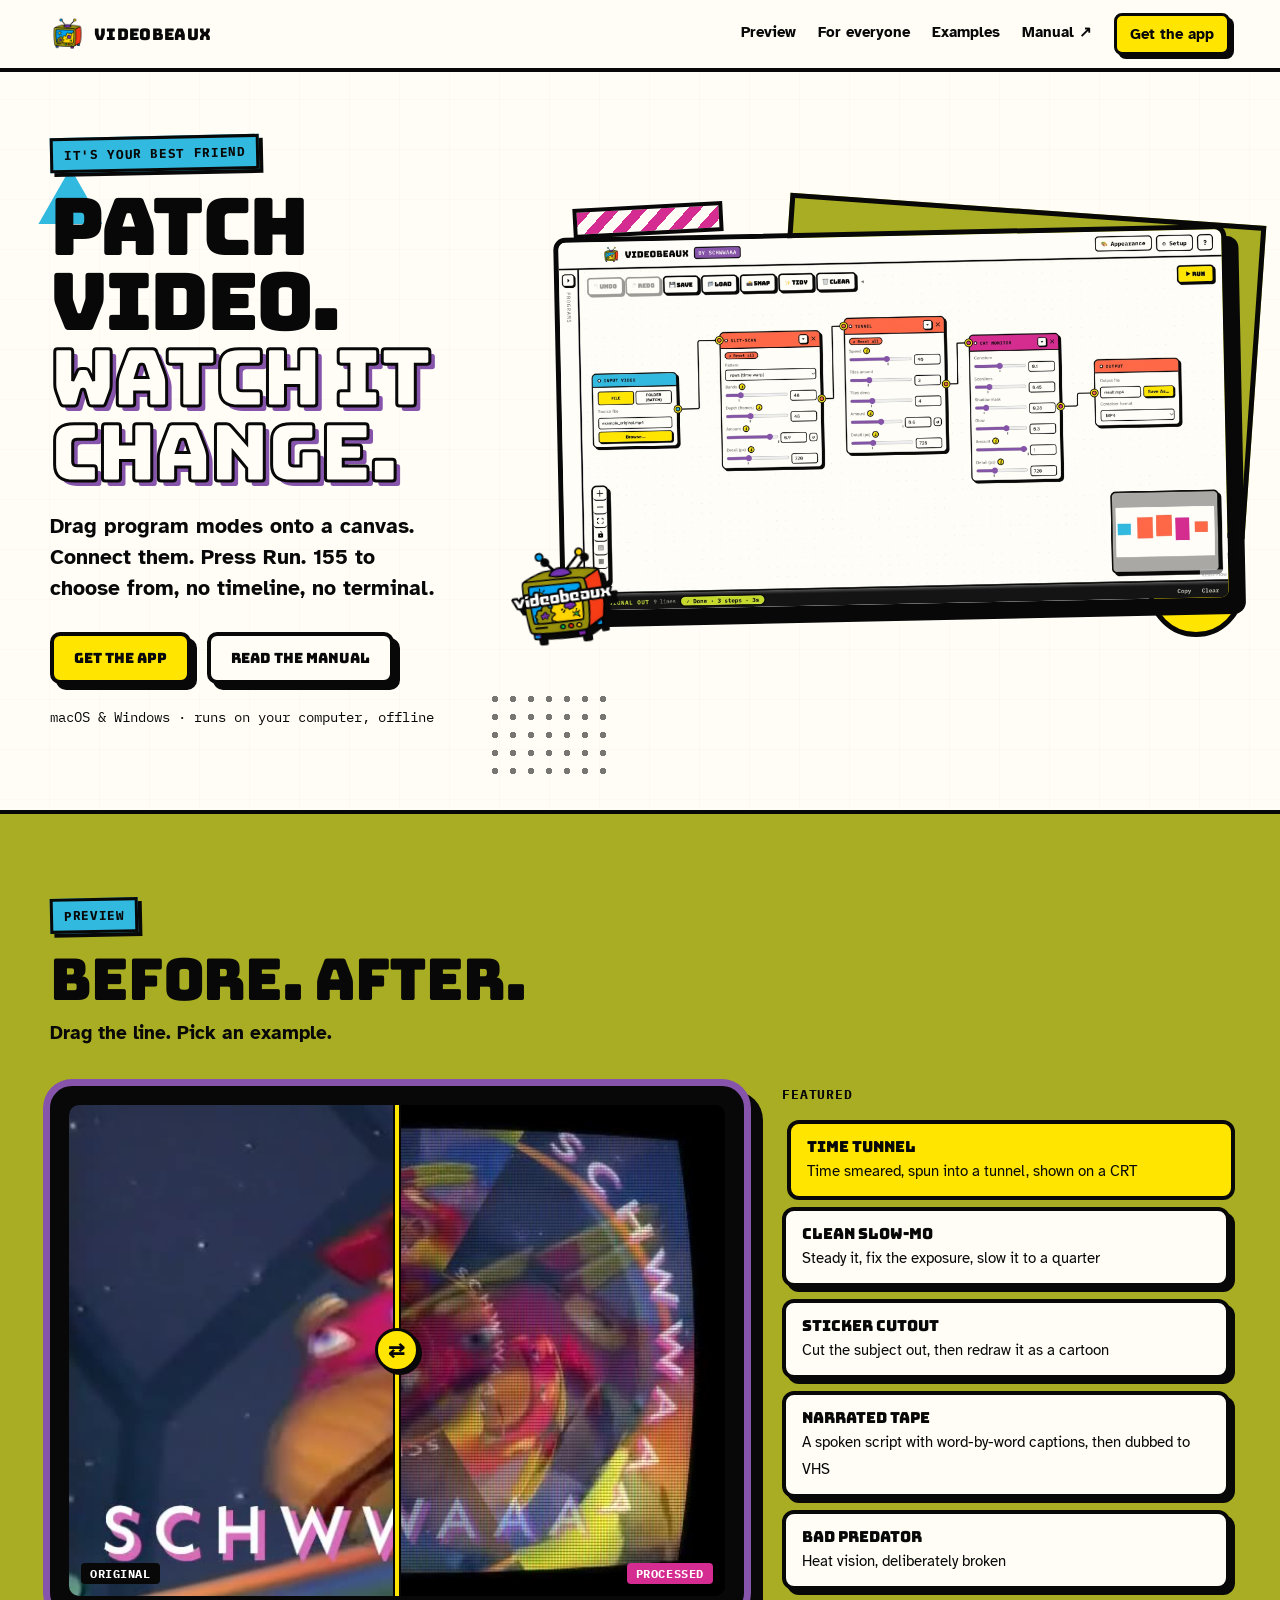
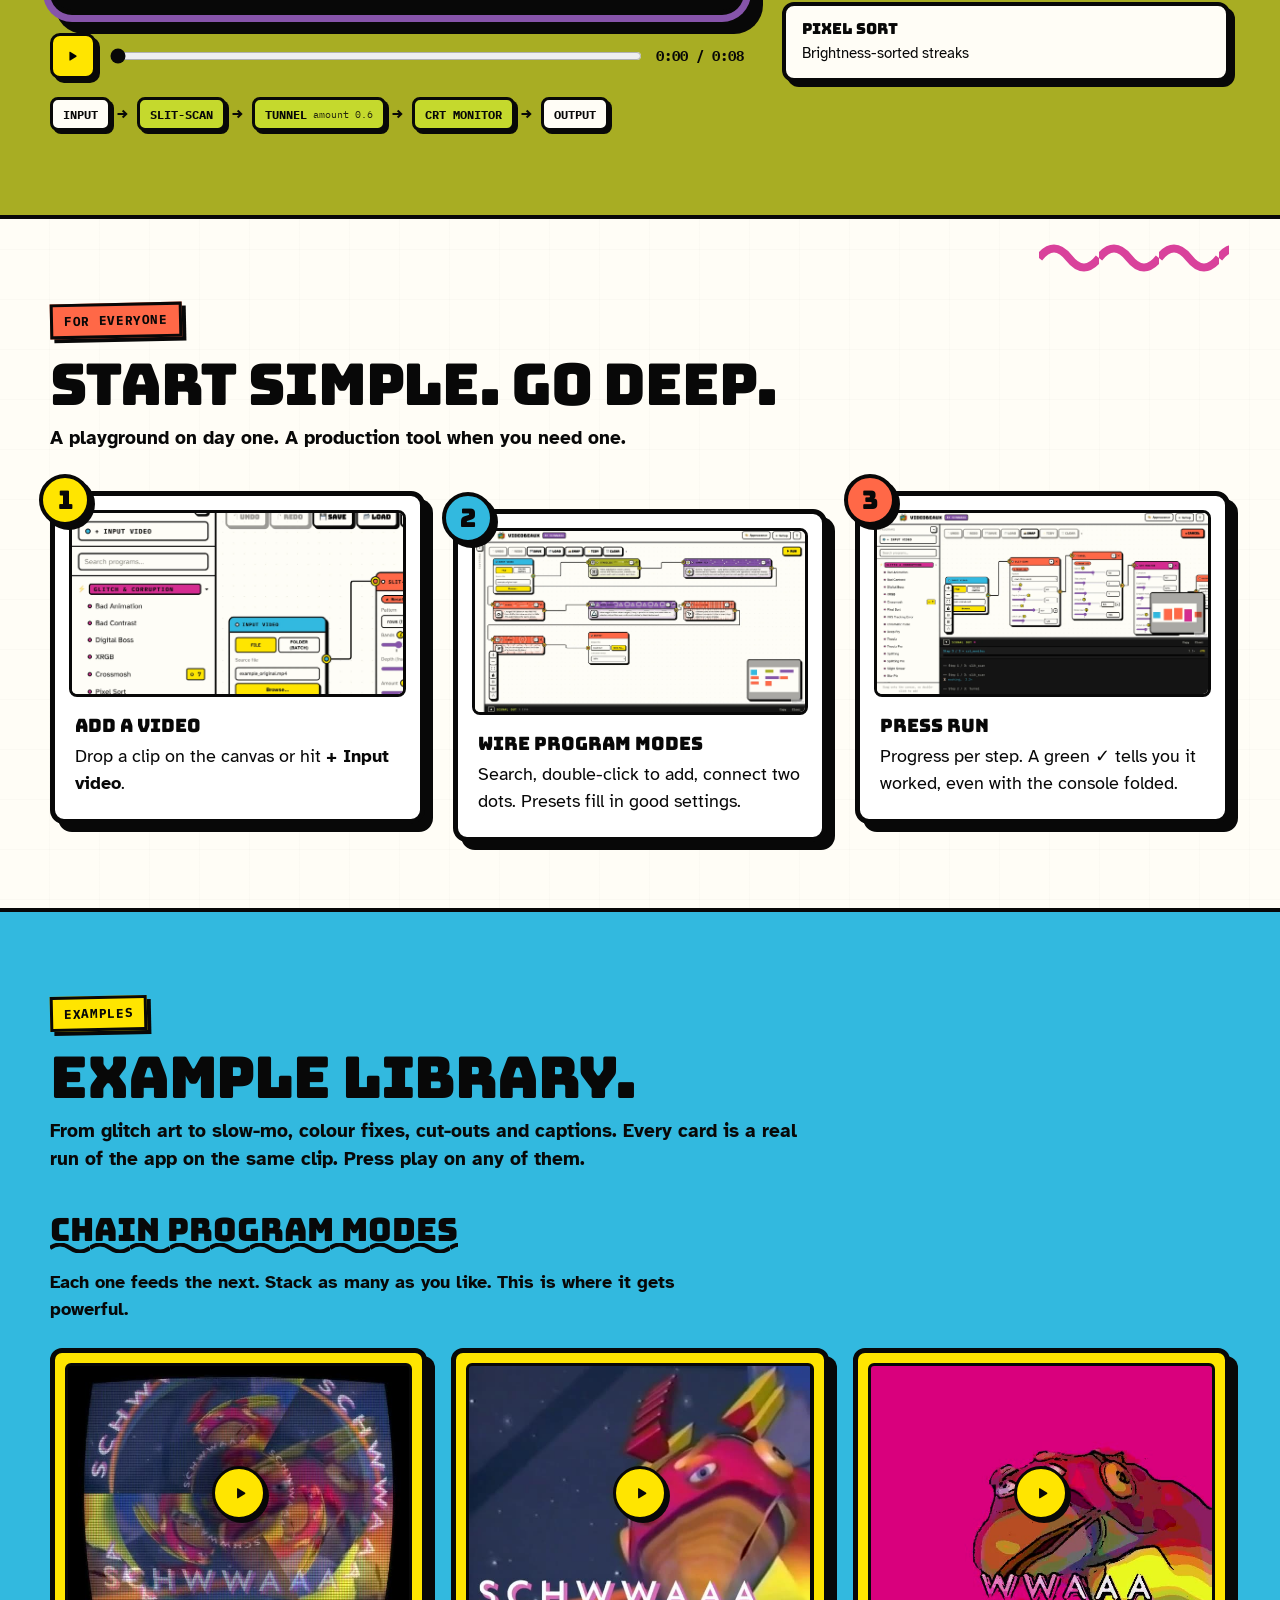
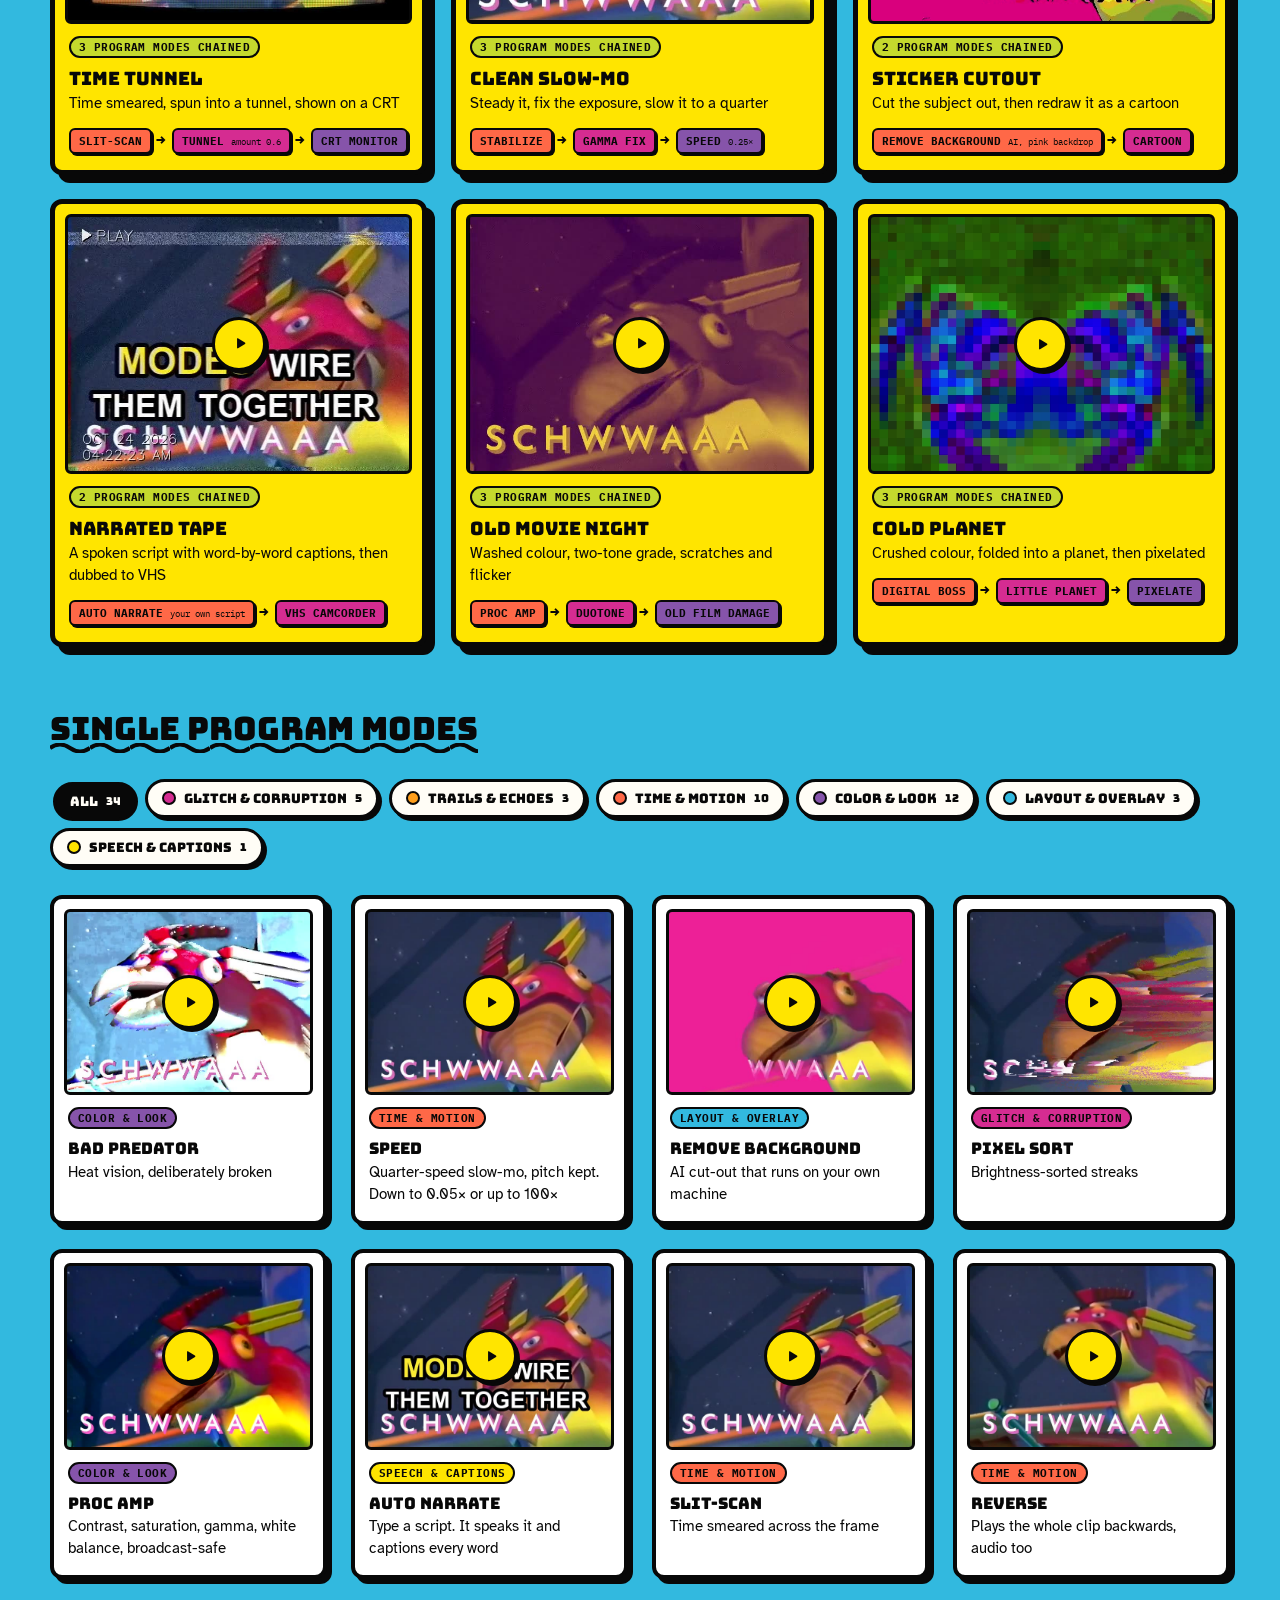
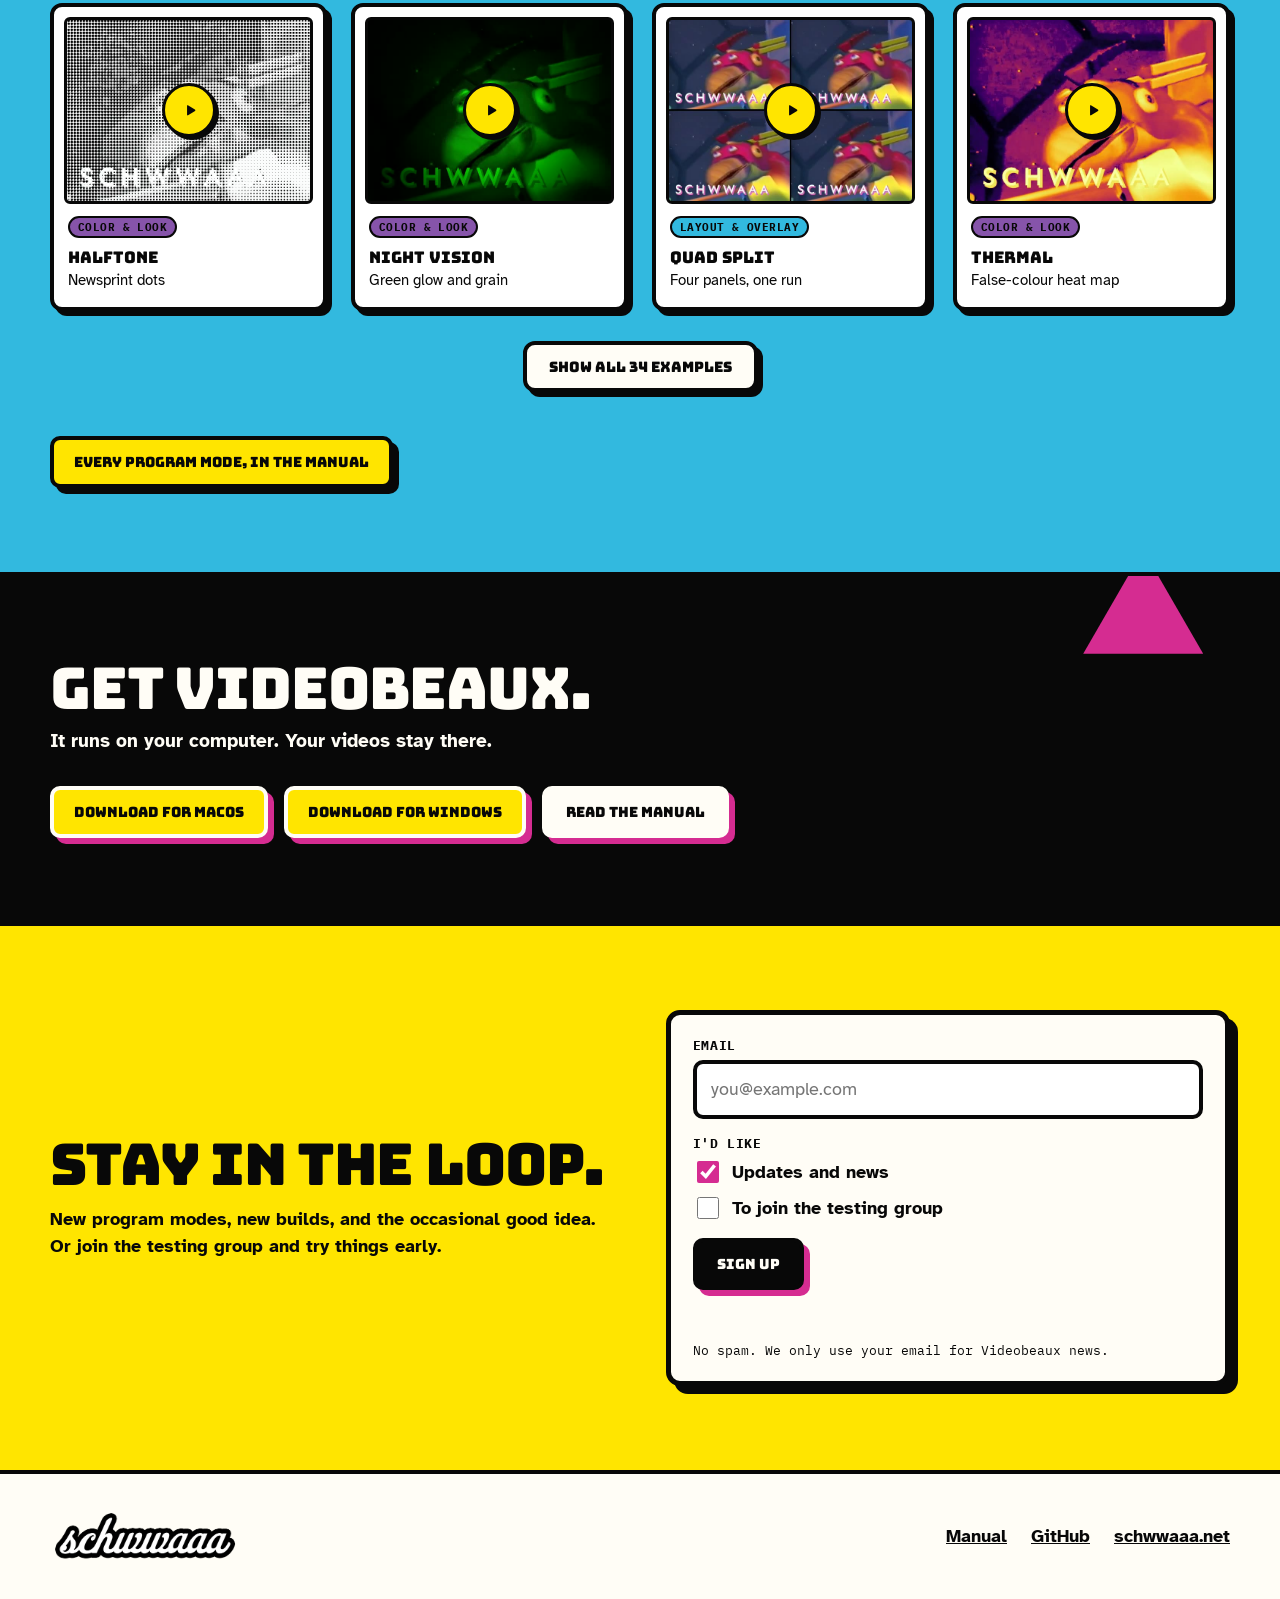
==== index.html @ f366817d "In-page sign-up form (direct to Google Form), optional hardened Worker" ====
<!DOCTYPE html>
<html lang="en">

<head>
    <meta charset="UTF-8">
    <meta name="viewport" content="width=device-width, initial-scale=1.0">
    <title>Videobeaux — Patch video. Watch it change.</title>
    <meta name="description" content="Videobeaux is a video playground: drag program modes onto a canvas, wire them together, press Run. 155 program modes for beginners and power users.">
    <meta name="theme-color" content="#a8ad23">
    <meta property="og:title" content="Videobeaux — Patch video. Watch it change.">
    <meta property="og:description" content="Drag program modes onto a canvas, wire them together, press Run.">
    <meta property="og:image" content="https://videobeaux.online/site/shots/canvas.webp">
    <link href="site/assets/favicon-32x32.png" rel="icon" sizes="32x32" type="image/png">
    <link href="site/assets/favicon-32x32.png" rel="apple-touch-icon" sizes="180x180">
    <link rel="preconnect" href="https://fonts.googleapis.com">
    <link rel="preconnect" href="https://fonts.gstatic.com" crossorigin>
    <link href="https://fonts.googleapis.com/css2?family=Atkinson+Hyperlegible:wght@400;700&family=Bungee&family=IBM+Plex+Mono:wght@400;600;700&display=swap" rel="stylesheet">
    <link rel="stylesheet" href="site/site.css">
</head>

<body>
    <a class="skip-link" href="#main">Skip to content</a>

    <nav class="site-nav" aria-label="Primary">
        <div class="shell nav-inner">
            <a class="brand" href="#top" aria-label="Videobeaux home">
                <img src="site/assets/tv-icon.png" alt="" width="34" height="34"> videobeaux
            </a>
            <button class="menu-button" type="button" aria-expanded="false" aria-controls="nav-links">Menu</button>
            <div class="nav-links" id="nav-links" data-open="false">
                <a href="#preview">Preview</a>
                <a href="#everyone">For everyone</a>
                <a href="#examples">Examples</a>
                <a href="https://schwwaaa.github.io/videobeaux/docs.html" target="_blank" rel="noopener">Manual ↗</a>
                <a class="nav-cta" href="#get">Get the app</a>
            </div>
        </div>
    </nav>

    <main id="main">

        <!-- HERO -->
        <header class="hero" id="top">
            <span class="deco d-tri" aria-hidden="true"></span>
            <span class="deco d-dots" aria-hidden="true"></span>
            <div class="shell hero-grid">
                <div class="hero-copy">
                    <p class="sticker">It's your best friend</p>
                    <h1>Patch video. <span class="punch">Watch it change.</span></h1>
                    <p class="lede">Drag program modes onto a canvas. Connect them. Press Run. 155 to choose from, no timeline, no terminal.</p>
                    <div class="button-row">
                        <a class="button b-yellow" href="#get">Get the app</a>
                        <a class="button b-paper" href="https://schwwaaa.github.io/videobeaux/docs.html" target="_blank" rel="noopener">Read the manual</a>
                    </div>
                    <p class="fine">macOS &amp; Windows · runs on your computer, offline</p>
                </div>
                <figure class="hero-art">
                    <span class="deco d-block" aria-hidden="true"></span>
                    <span class="deco d-circle" aria-hidden="true"></span>
                    <span class="deco d-zig" aria-hidden="true"></span>
                    <img class="window" src="site/shots/canvas.webp" width="2200" height="1222" alt="The Videobeaux canvas: an input video wired through Slit-Scan, Tunnel and CRT Monitor to an output, with a green Done badge in the console bar.">
                    <img class="mascot" src="site/assets/tv-full.webp" width="170" height="216" alt="" aria-hidden="true">
                </figure>
            </div>
        </header>

        <!-- PREVIEW -->
        <section class="section s-lime" id="preview" aria-labelledby="preview-h">
            <div class="shell">
                <div class="heading">
                    <p class="sticker s-cyan">Preview</p>
                    <h2 id="preview-h">Before. After.</h2>
                    <p>Drag the line. Pick an example.</p>
                </div>

                <div class="player-layout">
                    <div class="player-col">
                        <div class="crt">
                            <div class="stage" id="stage">
                                <video id="v-orig" muted playsinline loop preload="metadata" poster="site/previews/original.jpg" src="site/previews/original.mp4"></video>
                                <video id="v-fx" muted playsinline loop preload="metadata"></video>
                                <span class="tag tag-l">Original</span>
                                <span class="tag tag-r">Processed</span>
                                <div class="divider" aria-hidden="true"><span>⇄</span></div>
                                <input id="reveal" type="range" min="0" max="100" value="50" aria-label="Compare: slide to reveal more of the original (left) or the processed video (right)">
                            </div>
                        </div>
                        <div class="controls">
                            <button class="mini" id="play" type="button" aria-label="Play">▶</button>
                            <input id="seek" type="range" min="0" max="1" step="0.01" value="0" aria-label="Playback position">
                            <output id="time">0:00 / 0:08</output>
                        </div>
                        <ol class="chain" id="chain" aria-label="Program modes used in this example"></ol>
                    </div>

                    <div class="patch-col">
                        <p class="patch-label">Featured</p>
                        <div class="patches" id="patches" role="tablist" aria-label="Choose a featured example"></div>
                    </div>
                </div>
            </div>
        </section>

        <!-- FOR EVERYONE -->
        <section class="section" id="everyone" aria-labelledby="everyone-h">
            <span class="deco d-squig" aria-hidden="true"></span>
            <div class="shell">
                <div class="heading">
                    <p class="sticker s-coral">For everyone</p>
                    <h2 id="everyone-h">Start simple. Go deep.</h2>
                    <p>A playground on day one. A production tool when you need one.</p>
                </div>
                <div class="steps">
                    <article class="step" style="--c:var(--yellow)">
                        <span class="n">1</span>
                        <img src="site/shots/step1.webp" width="1400" height="778" loading="lazy" alt="The Input Video node on the canvas with a file chosen, next to the program list.">
                        <h3>Add a video</h3>
                        <p>Drop a clip on the canvas or hit <b>+ Input video</b>.</p>
                    </article>
                    <article class="step" style="--c:var(--cyan)">
                        <span class="n">2</span>
                        <img src="site/shots/step2.webp" width="1400" height="778" loading="lazy" alt="Searching the program list for “crt” and a chain of program modes already connected.">
                        <h3>Wire Program Modes</h3>
                        <p>Search, double-click to add, connect two dots. Presets fill in good settings.</p>
                    </article>
                    <article class="step" style="--c:var(--coral)">
                        <span class="n">3</span>
                        <img src="site/shots/step3.webp" width="1400" height="778" loading="lazy" alt="A running pipeline: step 3 of 3 at 67 percent in the console bar, with a Cancel button.">
                        <h3>Press Run</h3>
                        <p>Progress per step. A green ✓ tells you it worked, even with the console folded.</p>
                    </article>
                </div>
            </div>
        </section>

        <!-- EXAMPLE LIBRARY -->
        <section class="section s-cyan" id="examples" aria-labelledby="lib-h">
            <div class="shell">
                <div class="heading">
                    <p class="sticker s-yellow">Examples</p>
                    <h2 id="lib-h">Example library.</h2>
                    <p>From glitch art to slow-mo, colour fixes, cut-outs and captions. Every card is a real run of the app on the same clip. Press play on any of them.</p>
                </div>

                <div class="band">
                    <h3 class="band-title">Chain program modes</h3>
                    <p class="band-lede">Each one feeds the next. Stack as many as you like. This is where it gets powerful.</p>
                    <ul class="chains" id="chains"></ul>
                </div>

                <div class="band">
                    <h3 class="band-title">Single program modes</h3>
                    <div class="filters" id="filters" role="group" aria-label="Filter examples by category"></div>
                    <ul class="library collapsed" id="library"></ul>
                    <button type="button" class="more" id="more" hidden></button>
                </div>
                <noscript><p>The example library needs JavaScript.</p></noscript>
                <div class="button-row lib-foot">
                    <a class="button b-yellow" href="https://schwwaaa.github.io/videobeaux/programs.html" target="_blank" rel="noopener">Every program mode, in the manual</a>
                </div>
            </div>
        </section>

        <!-- GET -->
        <section class="section s-ink" id="get" aria-labelledby="get-h">
            <span class="deco d-tri2" aria-hidden="true"></span>
            <div class="shell get">
                <div>
                    <h2 id="get-h">Get Videobeaux.</h2>
                    <p>It runs on your computer. Your videos stay there.</p>
                </div>
                <div class="button-row">
                    <a class="button b-yellow" href="https://github.com/schwwaaa/videobeaux/releases/latest" target="_blank" rel="noopener">Download for macOS</a>
                    <a class="button b-yellow" href="https://github.com/schwwaaa/videobeaux/releases/latest" target="_blank" rel="noopener">Download for Windows</a>
                    <a class="button b-paper" href="https://schwwaaa.github.io/videobeaux/docs.html" target="_blank" rel="noopener">Read the manual</a>
                </div>
            </div>
        </section>
        <!-- STAY IN THE LOOP — see SIGNUP at the top of site/site.js (Google Form behind the scenes; hidden until configured) -->
        <section class="section s-yellow" id="stay" aria-labelledby="stay-h" hidden>
            <div class="shell stay">
                <div>
                    <h2 id="stay-h">Stay in the loop.</h2>
                    <p>New program modes, new builds, and the occasional good idea. Or join the testing group and try things early.</p>
                </div>
                <form class="signup" id="signup" method="post" target="_blank" novalidate>
                    <p class="dev-note" id="signup-note" hidden>Local preview: the form isn't connected yet. Fill in <code>SIGNUP</code> in site/site.js (see the README).</p>
                    <label class="field"><span>Email</span>
                        <input type="email" name="email" autocomplete="email" placeholder="you@example.com" required>
                    </label>
                    <fieldset>
                        <legend>I'd like</legend>
                        <label class="check"><input type="checkbox" name="tag" value="newsletter" checked> <span>Updates and news</span></label>
                        <label class="check"><input type="checkbox" name="tag" value="testers"> <span>To join the testing group</span></label>
                    </fieldset>
                    <input type="hidden" name="embed" value="1">
                    <input class="hp" type="text" name="_gotcha" tabindex="-1" autocomplete="off" aria-hidden="true">
                    <div class="signup-captcha" id="signup-captcha" hidden></div>
                    <button class="button b-ink" type="submit" id="signup-btn">Sign up</button>
                    <p class="signup-status" id="signup-status" role="status" aria-live="polite"></p>
                    <p class="fine-print">No spam. We only use your email for Videobeaux news.</p>
                </form>
            </div>
        </section>
    </main>

    <footer>
        <div class="shell foot">
            <a class="schwwaaa" href="https://linktr.ee/schwwaaa" target="_blank" rel="noopener"><img src="site/assets/schwwaaa-logo.webp" width="260" height="68" alt="schwwaaa"></a>
            <div class="links">
                <a href="https://schwwaaa.github.io/videobeaux/docs.html" target="_blank" rel="noopener">Manual</a>
                <a href="https://github.com/schwwaaa/videobeaux" target="_blank" rel="noopener">GitHub</a>
                <a href="https://schwwaaa.net" target="_blank" rel="noopener">schwwaaa.net</a>
            </div>
        </div>
    </footer>

    <script src="site/site.js"></script>
</body>

</html>
---- site/site.css ----
:root {
    --ink: #080808;
    --paper: #fffdf6;
    --gray: #e7e7e4;
    --lime: #a8ad23;
    --lime-bright: #c5d92d;
    --cyan: #32b9df;
    --coral: #ff6847;
    --purple: #8654aa;
    --yellow: #ffe500;
    --magenta: #d52c91;
    --max: 1180px;
    --b: 4px solid var(--ink);
    --shadow: 8px 8px 0 var(--ink);
    --shadow-s: 5px 5px 0 var(--ink);
    --display: "Bungee", Impact, sans-serif;
    --mono: "IBM Plex Mono", ui-monospace, monospace;
}

* { box-sizing: border-box; }
html { scroll-behavior: smooth; scroll-padding-top: 84px; }
body {
    margin: 0;
    color: var(--ink);
    background: linear-gradient(90deg, transparent 49px, rgba(8, 8, 8, .035) 50px, transparent 51px), linear-gradient(transparent 49px, rgba(8, 8, 8, .035) 50px, transparent 51px), var(--paper);
    background-size: 50px 50px;
    font: 18px/1.5 "Atkinson Hyperlegible", Arial, sans-serif;
    overflow-x: hidden;
}
img, video { max-width: 100%; display: block; }
[hidden] { display: none !important; }
a { color: inherit; }
h1, h2, h3, p, ul, ol, figure { margin: 0; }
:focus-visible { outline: 4px solid var(--magenta); outline-offset: 3px; }

.skip-link { position: absolute; left: 12px; top: -60px; z-index: 1000; padding: 10px 14px; background: var(--yellow); border: 3px solid var(--ink); font-weight: 700; }
.skip-link:focus { top: 12px; }
.shell { width: min(calc(100% - 32px), var(--max)); margin-inline: auto; }

/* ───────── nav ───────── */
.site-nav { position: sticky; top: 0; z-index: 100; background: rgba(255, 253, 246, .95); backdrop-filter: blur(10px); border-bottom: var(--b); }
.nav-inner { min-height: 68px; display: flex; align-items: center; justify-content: space-between; gap: 20px; }
.brand { display: inline-flex; align-items: center; gap: 10px; text-decoration: none; font: 1rem var(--display); letter-spacing: .02em; }
.nav-links { display: flex; align-items: center; gap: 22px; font-size: .95rem; font-weight: 700; }
.nav-links a { text-decoration: none; border-bottom: 3px solid transparent; }
.nav-links a:hover { border-color: var(--magenta); }
.nav-links .nav-cta { padding: 7px 13px; background: var(--yellow); border: 3px solid var(--ink); border-radius: 8px; box-shadow: 4px 4px 0 var(--ink); }
.nav-links .nav-cta:hover { border-color: var(--ink); transform: translate(2px, 2px); box-shadow: 2px 2px 0 var(--ink); }
.menu-button { display: none; border: 3px solid var(--ink); background: var(--cyan); padding: 7px 11px; font: inherit; font-weight: 700; box-shadow: 3px 3px 0 var(--ink); }

/* ───────── shared bits ───────── */
.section { position: relative; padding: 84px 0; border-top: var(--b); overflow: hidden; }
.s-lime { background: var(--lime); }
.s-cyan { background: var(--cyan); }
.s-dark { background: #17171a; color: var(--paper); }
.s-ink { background: var(--ink); color: var(--paper); }
.heading { margin-bottom: 38px; max-width: 760px; }
.heading p:not(.sticker) { font-size: 1.2rem; font-weight: 700; margin-top: 10px; }
h2 { font: clamp(2rem, 4.6vw, 3.6rem)/1 var(--display); text-transform: uppercase; letter-spacing: -.02em; }
h3 { font: 1.15rem/1.2 var(--display); text-transform: uppercase; }
.sticker { display: inline-block; margin-bottom: 18px; padding: 6px 11px; font: 700 .8rem var(--mono); letter-spacing: .05em; text-transform: uppercase; color: var(--ink); background: var(--cyan); border: 3px solid var(--ink); box-shadow: 4px 4px 0 var(--ink); transform: rotate(-1.2deg); }
.sticker.s-cyan { background: var(--cyan); }
.sticker.s-coral { background: var(--coral); }
.sticker.s-yellow { background: var(--yellow); }
.sticker.s-purple { background: var(--purple); color: #fff; }
.button-row { display: flex; flex-wrap: wrap; gap: 16px; }
.button { display: inline-flex; align-items: center; justify-content: center; min-height: 52px; padding: 11px 20px; font: .88rem var(--display); text-transform: uppercase; text-decoration: none; color: var(--ink); border: 4px solid var(--ink); border-radius: 10px; box-shadow: 6px 6px 0 var(--ink); transition: transform .15s, box-shadow .15s; }
.button:hover { transform: translate(3px, 3px); box-shadow: 3px 3px 0 var(--ink); }
.s-ink .button, .s-dark .button { border-color: var(--paper); box-shadow: 6px 6px 0 var(--magenta); }
.s-ink .button:hover { box-shadow: 3px 3px 0 var(--magenta); }
.b-yellow { background: var(--yellow); }
.b-paper { background: var(--paper); }
.deco { position: absolute; pointer-events: none; z-index: 0; }
.tag { position: absolute; z-index: 4; bottom: 12px; padding: 3px 9px; font: 700 .72rem var(--mono); text-transform: uppercase; letter-spacing: .05em; color: #fff; background: var(--ink); border-radius: 4px; pointer-events: none; }
.tag-l { left: 12px; }
.tag-r { right: 12px; background: var(--magenta); }

/* ───────── hero ───────── */
.hero { position: relative; padding: 64px 0 84px; overflow: hidden; }
.hero-grid { position: relative; z-index: 1; display: grid; grid-template-columns: .78fr 1.22fr; gap: clamp(28px, 5vw, 64px); align-items: center; }
h1 { font: clamp(2.7rem, 6.2vw, 5.6rem)/.95 var(--display); text-transform: uppercase; letter-spacing: -.035em; margin-bottom: 20px; }
.punch { color: var(--paper); -webkit-text-stroke: 3px var(--ink); text-shadow: 5px 5px 0 var(--purple); display: inline-block; }
.lede { font-size: clamp(1.1rem, 1.8vw, 1.3rem); font-weight: 700; margin-bottom: 28px; text-wrap: balance; }
.fine { margin-top: 24px; font: .85rem var(--mono); }
.hero-art { position: relative; padding: 18px 0 40px 8px; }
.hero-art .window { position: relative; z-index: 2; width: 100%; height: auto; border: 5px solid var(--ink); border-radius: 12px; box-shadow: 12px 12px 0 var(--ink); background: var(--paper); transform: rotate(-1.2deg); }
.mascot { position: absolute; z-index: 3; left: -46px; bottom: -6px; width: 118px; height: auto; transform: rotate(-8deg); filter: drop-shadow(5px 6px 0 var(--ink)); }
.d-block { z-index: 0; width: 70%; height: 72%; right: -26px; top: -4px; background: var(--lime); border: 5px solid var(--ink); transform: rotate(4deg); }
.d-circle { z-index: 1; width: 96px; height: 96px; right: -14px; bottom: 12px; border-radius: 50%; background: var(--yellow); border: 5px solid var(--ink); }
.d-zig { z-index: 1; left: 24px; top: -8px; width: 150px; height: 30px; background: repeating-linear-gradient(135deg, var(--magenta) 0 10px, transparent 10px 20px); border: 4px solid var(--ink); transform: rotate(-3deg); }
.d-tri { top: 96px; left: 3%; width: 64px; height: 56px; background: var(--cyan); clip-path: polygon(50% 0, 100% 100%, 0 100%); }
.d-dots { bottom: 30px; left: 38%; width: 130px; height: 90px; background: radial-gradient(var(--ink) 3px, transparent 3.5px) 0 0/18px 18px; opacity: .55; }

/* ───────── preview player ───────── */
.player-layout { display: grid; grid-template-columns: minmax(0, 1.55fr) minmax(0, 1fr); gap: clamp(22px, 3vw, 40px); align-items: start; }
.crt { padding: 14px; background: var(--ink); border: 5px solid var(--ink); border-radius: 22px; box-shadow: 0 0 0 7px var(--purple), 12px 12px 0 7px var(--ink); }
.stage { --reveal: 50%; position: relative; aspect-ratio: 4 / 3; overflow: hidden; background: #000; border-radius: 10px; touch-action: pan-y; }
.stage video { position: absolute; inset: 0; width: 100%; height: 100%; object-fit: cover; }
.stage #v-orig { clip-path: inset(0 calc(100% - var(--reveal)) 0 0); z-index: 2; }
.divider { position: absolute; z-index: 5; top: 0; bottom: 0; left: var(--reveal); width: 0; pointer-events: none; }
.divider::before { content: ""; position: absolute; top: 0; bottom: 0; left: -2px; width: 4px; background: var(--yellow); box-shadow: 0 0 0 2px var(--ink); }
.divider span { position: absolute; top: 50%; left: 0; width: 44px; height: 44px; margin: -22px 0 0 -22px; display: grid; place-items: center; font: 700 1.25rem var(--display); background: var(--yellow); border: 3px solid var(--ink); border-radius: 50%; box-shadow: 3px 3px 0 var(--ink); }
.stage input[type=range] { position: absolute; inset: 0; z-index: 6; width: 100%; height: 100%; margin: 0; opacity: 0; cursor: ew-resize; }
.stage:has(input:focus-visible) { outline: 4px solid var(--magenta); outline-offset: 4px; }
.controls { display: flex; align-items: center; gap: 12px; margin-top: 18px; }
.mini { flex: none; width: 46px; height: 46px; font: 1rem var(--display); background: var(--yellow); border: 3px solid var(--ink); border-radius: 10px; box-shadow: 4px 4px 0 var(--ink); cursor: pointer; }
.mini:active { transform: translate(2px, 2px); box-shadow: 2px 2px 0 var(--ink); }
#seek { flex: 1; accent-color: var(--ink); min-width: 0; height: 28px; }
output { font: 700 .85rem var(--mono); white-space: nowrap; }
.chain { display: flex; flex-wrap: wrap; align-items: center; gap: 8px 4px; list-style: none; padding: 0; margin-top: 18px; }
.chain li { position: relative; display: inline-flex; align-items: center; gap: 6px; font: 700 .78rem var(--mono); text-transform: uppercase; padding: 6px 10px; background: var(--c, var(--paper)); border: 3px solid var(--ink); border-radius: 8px; box-shadow: 3px 3px 0 var(--ink); }
.chain li small { font-weight: 400; text-transform: none; opacity: .85; }
.chain li.io { background: var(--paper); }
.chain li + li { margin-left: 22px; }
.chain li + li::before { content: "→"; position: absolute; left: -23px; top: 50%; transform: translateY(-54%); font-size: 1.1rem; }
.patch-label { font: 700 .8rem var(--mono); text-transform: uppercase; letter-spacing: .06em; margin-bottom: 12px; }
.patches { display: grid; gap: 12px; }
.patch { text-align: left; width: 100%; padding: 12px 16px; font: inherit; color: var(--ink); background: var(--paper); border: 4px solid var(--ink); border-radius: 12px; box-shadow: var(--shadow-s); cursor: pointer; transition: transform .12s, box-shadow .12s; }
.patch:hover { transform: translate(2px, 2px); box-shadow: 3px 3px 0 var(--ink); }
.patch strong { display: block; font: .95rem var(--display); text-transform: uppercase; }
.patch span { font-size: .95rem; }
.patch[aria-selected=true] { background: var(--yellow); transform: translate(5px, 5px); box-shadow: none; }

/* ───────── how ───────── */
.steps { display: grid; grid-template-columns: repeat(3, 1fr); gap: 28px; }
.step { position: relative; display: flex; flex-direction: column; background: #fff; border: 5px solid var(--ink); border-radius: 14px; box-shadow: var(--shadow); padding: 14px 14px 22px; }
.step:nth-child(2) { transform: translateY(18px); }
.step img { width: 100%; height: auto; aspect-ratio: 1.8; object-fit: cover; border: 3px solid var(--ink); border-radius: 8px; background: var(--paper); }
.step h3 { margin: 18px 6px 6px; }
.step p { margin: 0 6px; }
.n { position: absolute; z-index: 2; top: -22px; left: -16px; width: 52px; height: 52px; display: grid; place-items: center; font: 1.6rem var(--display); background: var(--c); border: 4px solid var(--ink); border-radius: 50%; box-shadow: 4px 4px 0 var(--ink); }
.d-squig { right: 4%; top: 22px; width: 190px; height: 34px; background: url("data:image/svg+xml,%3Csvg xmlns='http://www.w3.org/2000/svg' width='60' height='34' viewBox='0 0 60 34'%3E%3Cpath d='M0 17 Q15 -2 30 17 T60 17' fill='none' stroke='%23d52c91' stroke-width='8'/%3E%3C/svg%3E") repeat-x; opacity: .9; }

/* ───────── example library ───────── */
.filters { display: flex; flex-wrap: wrap; gap: 10px; margin-bottom: 28px; }
.chip { display: inline-flex; align-items: center; gap: 8px; padding: 8px 14px; font: .82rem var(--display); text-transform: uppercase; color: var(--ink); background: var(--paper); border: 3px solid var(--ink); border-radius: 999px; box-shadow: 3px 3px 0 var(--ink); cursor: pointer; transition: transform .1s, box-shadow .1s; }
.chip i { width: 14px; height: 14px; border: 2px solid var(--ink); border-radius: 50%; background: var(--c, var(--paper)); }
.chip:hover { transform: translate(2px, 2px); box-shadow: 1px 1px 0 var(--ink); }
.chip[aria-pressed=true] { background: var(--ink); color: var(--paper); box-shadow: none; transform: translate(3px, 3px); }
.band + .band { margin-top: 64px; }
.band-title { display: inline-block; margin-bottom: 8px; padding-bottom: 6px; font: clamp(1.4rem, 3vw, 2rem)/1.1 var(--display); text-transform: uppercase; background: url("data:image/svg+xml,%3Csvg xmlns='http://www.w3.org/2000/svg' width='40' height='10' viewBox='0 0 40 10'%3E%3Cpath d='M0 5 Q10 -2 20 5 T40 5' fill='none' stroke='%23080808' stroke-width='4'/%3E%3C/svg%3E") repeat-x left bottom; }
.band-lede { max-width: 640px; margin: 8px 0 26px; font-size: 1.1rem; font-weight: 700; }
.band .filters { margin-top: 18px; }
.chains, .library { display: grid; gap: 24px; list-style: none; padding: 0; margin: 0; }
.chains { grid-template-columns: repeat(3, 1fr); }
.library { grid-template-columns: repeat(auto-fill, minmax(250px, 1fr)); }
.chains > li, .library > li { display: flex; min-width: 0; }
.card { display: flex; flex-direction: column; width: 100%; padding: 10px 10px 16px; background: #fff; border: 4px solid var(--ink); border-radius: 12px; box-shadow: var(--shadow-s); }
.card.chain-card { border-width: 5px; background: var(--yellow); box-shadow: var(--shadow); }
.card.on { box-shadow: 2px 2px 0 var(--ink); transform: translate(3px, 3px); }
.clip { position: relative; aspect-ratio: 4 / 3; overflow: hidden; background: var(--ink); border: 3px solid var(--ink); border-radius: 6px; }
.clip video { position: absolute; inset: 0; width: 100%; height: 100%; object-fit: cover; }
.clip-play { position: absolute; inset: 0; width: 100%; height: 100%; padding: 0; display: grid; place-items: center; background: transparent; border: 0; cursor: pointer; }
.clip-play span { display: grid; place-items: center; width: 54px; height: 54px; padding-left: 4px; font: 1.15rem var(--display); color: var(--ink); background: var(--yellow); border: 3px solid var(--ink); border-radius: 50%; box-shadow: 3px 3px 0 var(--ink); transition: transform .12s, opacity .2s; }
.clip-play:hover span { transform: scale(1.08); }
.card.on .clip-play span { opacity: 0; padding-left: 0; }
.card.on .clip-play:hover span, .card.on .clip-play:focus-visible span { opacity: 1; }
.card.on .clip-play span { font-size: 0; }
.card.on .clip-play span::before { content: "❚❚"; font-size: 1rem; }
.card .body { display: flex; flex-direction: column; flex: 1; padding: 12px 4px 0; }
.card .cat { align-self: flex-start; padding: 2px 8px; font: 700 .68rem var(--mono); text-transform: uppercase; letter-spacing: .04em; background: var(--c); border: 2px solid var(--ink); border-radius: 999px; }
.card h3 { margin: 10px 0 2px; font-size: 1rem; }
.card p { margin: 0; font-size: .92rem; }
.chain-card h3 { font-size: 1.15rem; }
.mini-chain { display: flex; flex-wrap: wrap; align-items: center; gap: 8px 20px; list-style: none; margin: 14px 0 0; padding: 0; }
.mini-chain li { position: relative; padding: 4px 8px; font: 700 .7rem var(--mono); text-transform: uppercase; background: var(--c, var(--paper)); border: 2px solid var(--ink); border-radius: 6px; box-shadow: 2px 2px 0 var(--ink); }
.mini-chain li small { font-weight: 400; text-transform: none; }
.mini-chain li + li::before { content: "→"; position: absolute; left: -18px; top: 50%; transform: translateY(-54%); font-size: 1rem; }
.library.collapsed > li:nth-child(n+13) { display: none; }
.more { display: block; margin: 30px auto 0; padding: 12px 22px; font: .9rem var(--display); text-transform: uppercase; color: var(--ink); background: var(--paper); border: 4px solid var(--ink); border-radius: 12px; box-shadow: 5px 5px 0 var(--ink); cursor: pointer; }
.more:hover { transform: translate(3px, 3px); box-shadow: 2px 2px 0 var(--ink); }
.load-error { padding: 14px; background: var(--paper); border: 3px solid var(--ink); }
.lib-foot { margin-top: 44px; }

/* ───────── stay in the loop ───────── */
.s-yellow { background: var(--yellow); }
.stay { display: grid; grid-template-columns: 1fr 1fr; gap: clamp(24px, 4vw, 56px); align-items: center; }
.stay p { font-size: 1.15rem; font-weight: 700; margin-top: 12px; }
.signup { display: grid; gap: 16px; padding: 22px; background: var(--paper); border: 5px solid var(--ink); border-radius: 14px; box-shadow: var(--shadow); }
.signup .field span, .signup legend { display: block; margin-bottom: 6px; font: 700 .8rem var(--mono); text-transform: uppercase; letter-spacing: .05em; }
.signup input[type=email] { width: 100%; padding: 12px 14px; font: inherit; color: var(--ink); background: #fff; border: 4px solid var(--ink); border-radius: 10px; }
.signup fieldset { margin: 0; padding: 0; border: 0; display: grid; gap: 8px; }
.signup legend { padding: 0; }
.check { display: flex; align-items: center; gap: 10px; font-weight: 700; cursor: pointer; }
.check input { width: 22px; height: 22px; accent-color: var(--magenta); }
.signup .button { justify-self: start; cursor: pointer; }
.b-ink { background: var(--ink); color: var(--paper); border-color: var(--ink); box-shadow: 6px 6px 0 var(--magenta); }
.fine-print { margin: 0 !important; font: .8rem var(--mono) !important; font-weight: 400 !important; }
.signup-captcha { min-height: 65px; }
.signup-status { margin: 0 !important; min-height: 1.4em; font: 700 .9rem var(--mono) !important; }
.signup-status.good { color: #0a6b2a; }
.signup-status.bad { color: #b3261e; }
.dev-note { margin: 0 !important; padding: 8px 10px; font: .8rem var(--mono) !important; font-weight: 400 !important; background: var(--cyan); border: 3px dashed var(--ink); }
.hp { position: absolute; left: -9999px; width: 1px; height: 1px; opacity: 0; }

/* ───────── get ───────── */
.get { position: relative; z-index: 1; display: flex; flex-wrap: wrap; align-items: center; justify-content: space-between; gap: 30px; }
.get p { font-size: 1.2rem; font-weight: 700; margin-top: 10px; }
.d-tri2 { right: 6%; top: -26px; width: 120px; height: 104px; background: var(--magenta); clip-path: polygon(50% 0, 100% 100%, 0 100%); }

/* ───────── footer ───────── */
footer { padding: 34px 0; border-top: var(--b); background: var(--paper); }
.foot { display: flex; flex-wrap: wrap; align-items: center; justify-content: space-between; gap: 22px; }
.schwwaaa img { width: 190px; height: auto; }
.links { display: flex; gap: 24px; font-weight: 700; }

/* ───────── responsive ───────── */
@media (max-width: 960px) {
    .hero-grid, .player-layout, .stay { grid-template-columns: 1fr; }
    .hero-art { padding-left: 0; }
    .mascot { left: -10px; width: 96px; }
    .steps { grid-template-columns: 1fr; }
    .step:nth-child(2) { transform: none; }
    .patches { grid-template-columns: repeat(2, 1fr); }
    .chains { grid-template-columns: 1fr; }
}
@media (max-width: 720px) {
    body { font-size: 17px; }
    .menu-button { display: block; }
    .nav-links { display: none; position: absolute; top: 100%; left: 0; right: 0; flex-direction: column; align-items: stretch; gap: 0; padding: 8px 16px 16px; background: var(--paper); border-bottom: var(--b); }
    .nav-links[data-open=true] { display: flex; }
    .nav-links a { padding: 12px 0; }
    .nav-links .nav-cta { margin-top: 8px; text-align: center; }
    .section { padding: 60px 0; }
    .d-tri, .d-dots { display: none; }
    .patches { grid-template-columns: 1fr; }
    .crt { padding: 9px; border-radius: 16px; }
    .button { width: 100%; }
    .get { flex-direction: column; align-items: stretch; }
}
@media (prefers-reduced-motion: reduce) {
    html { scroll-behavior: auto; }
    * { transition: none !important; }
}
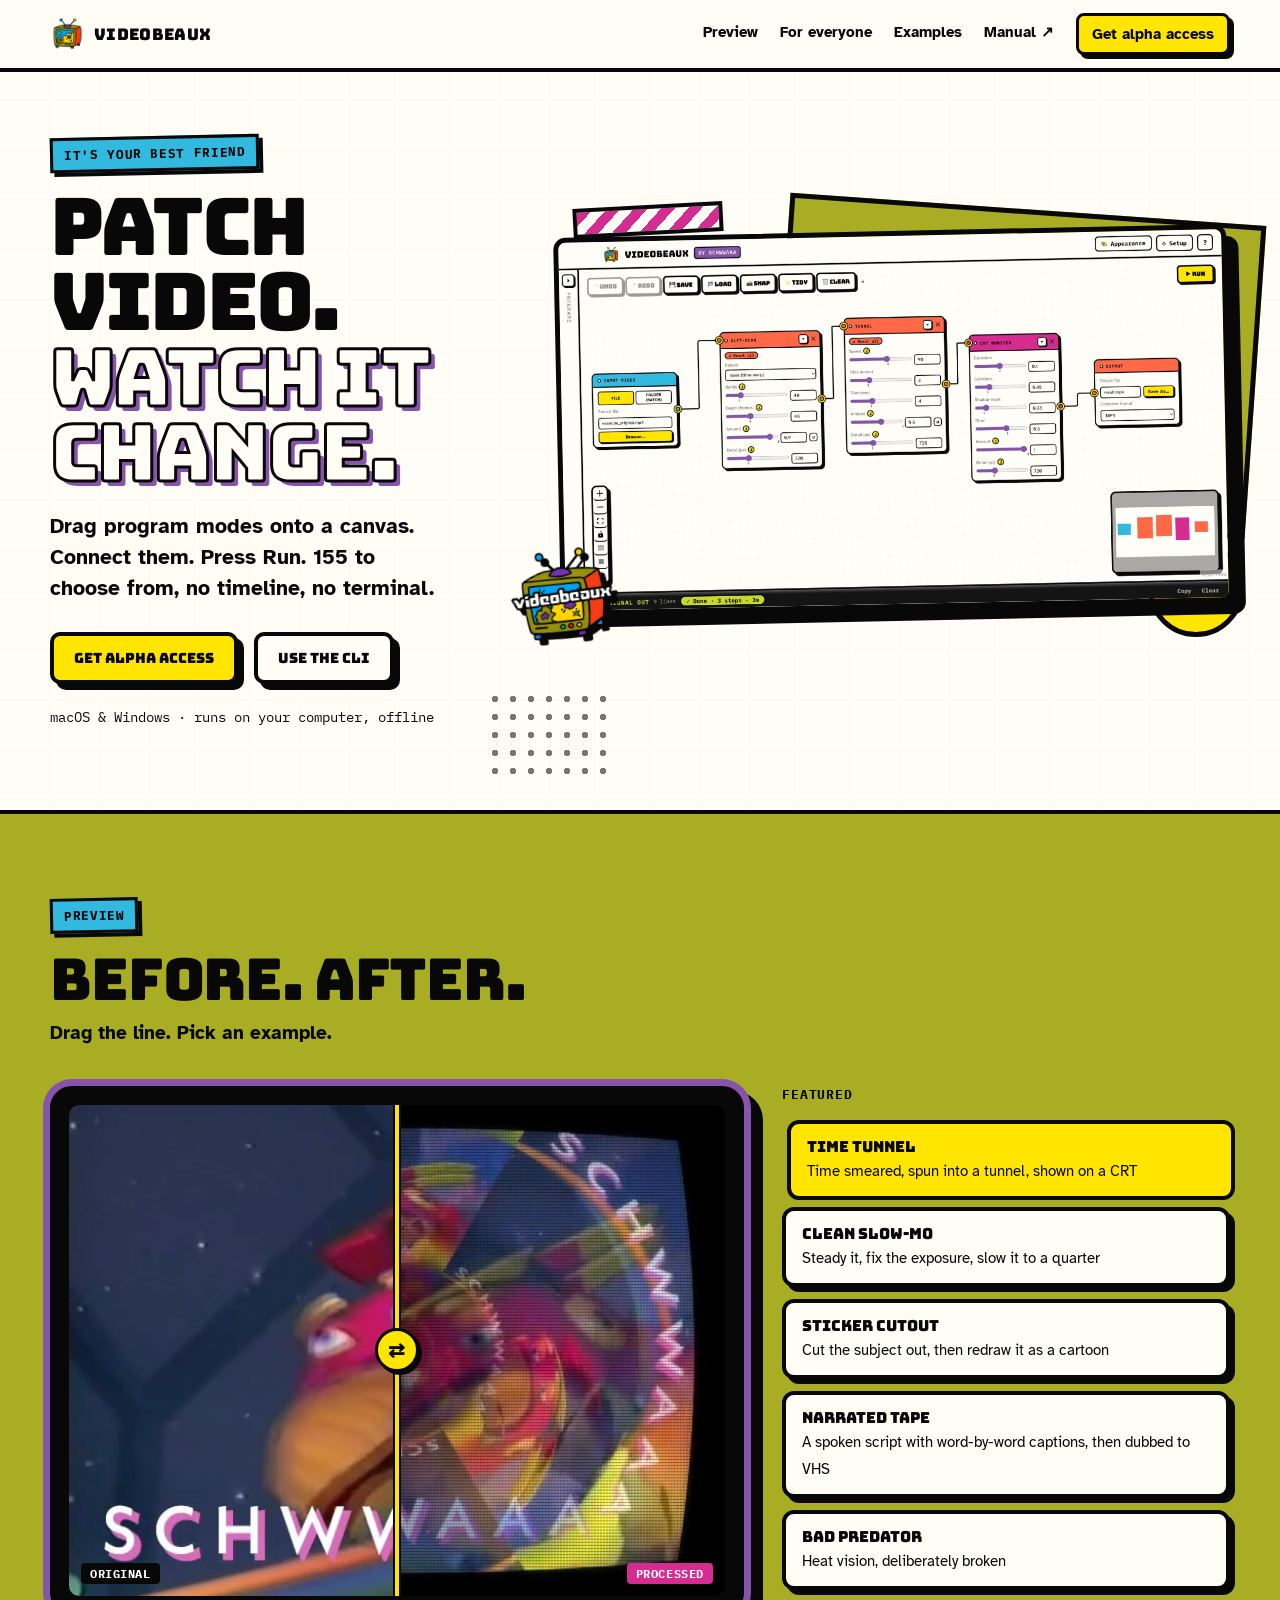
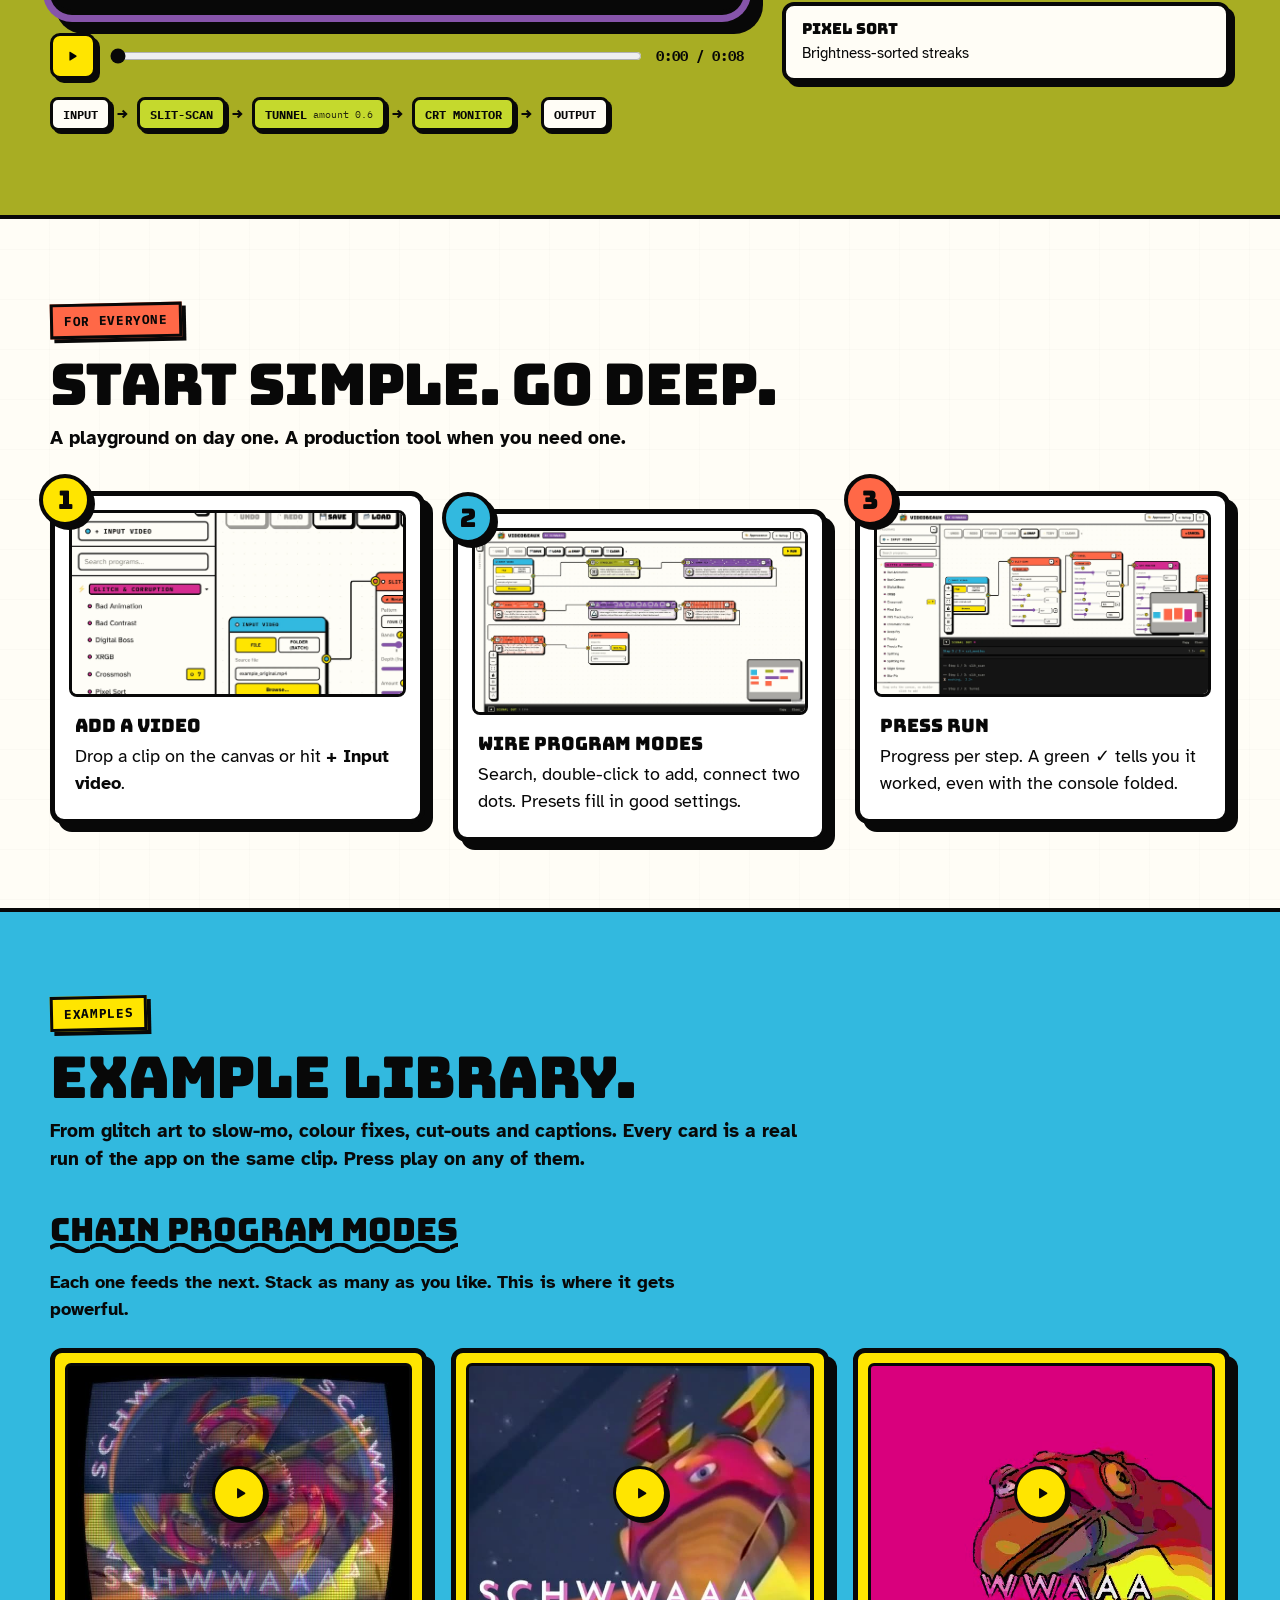
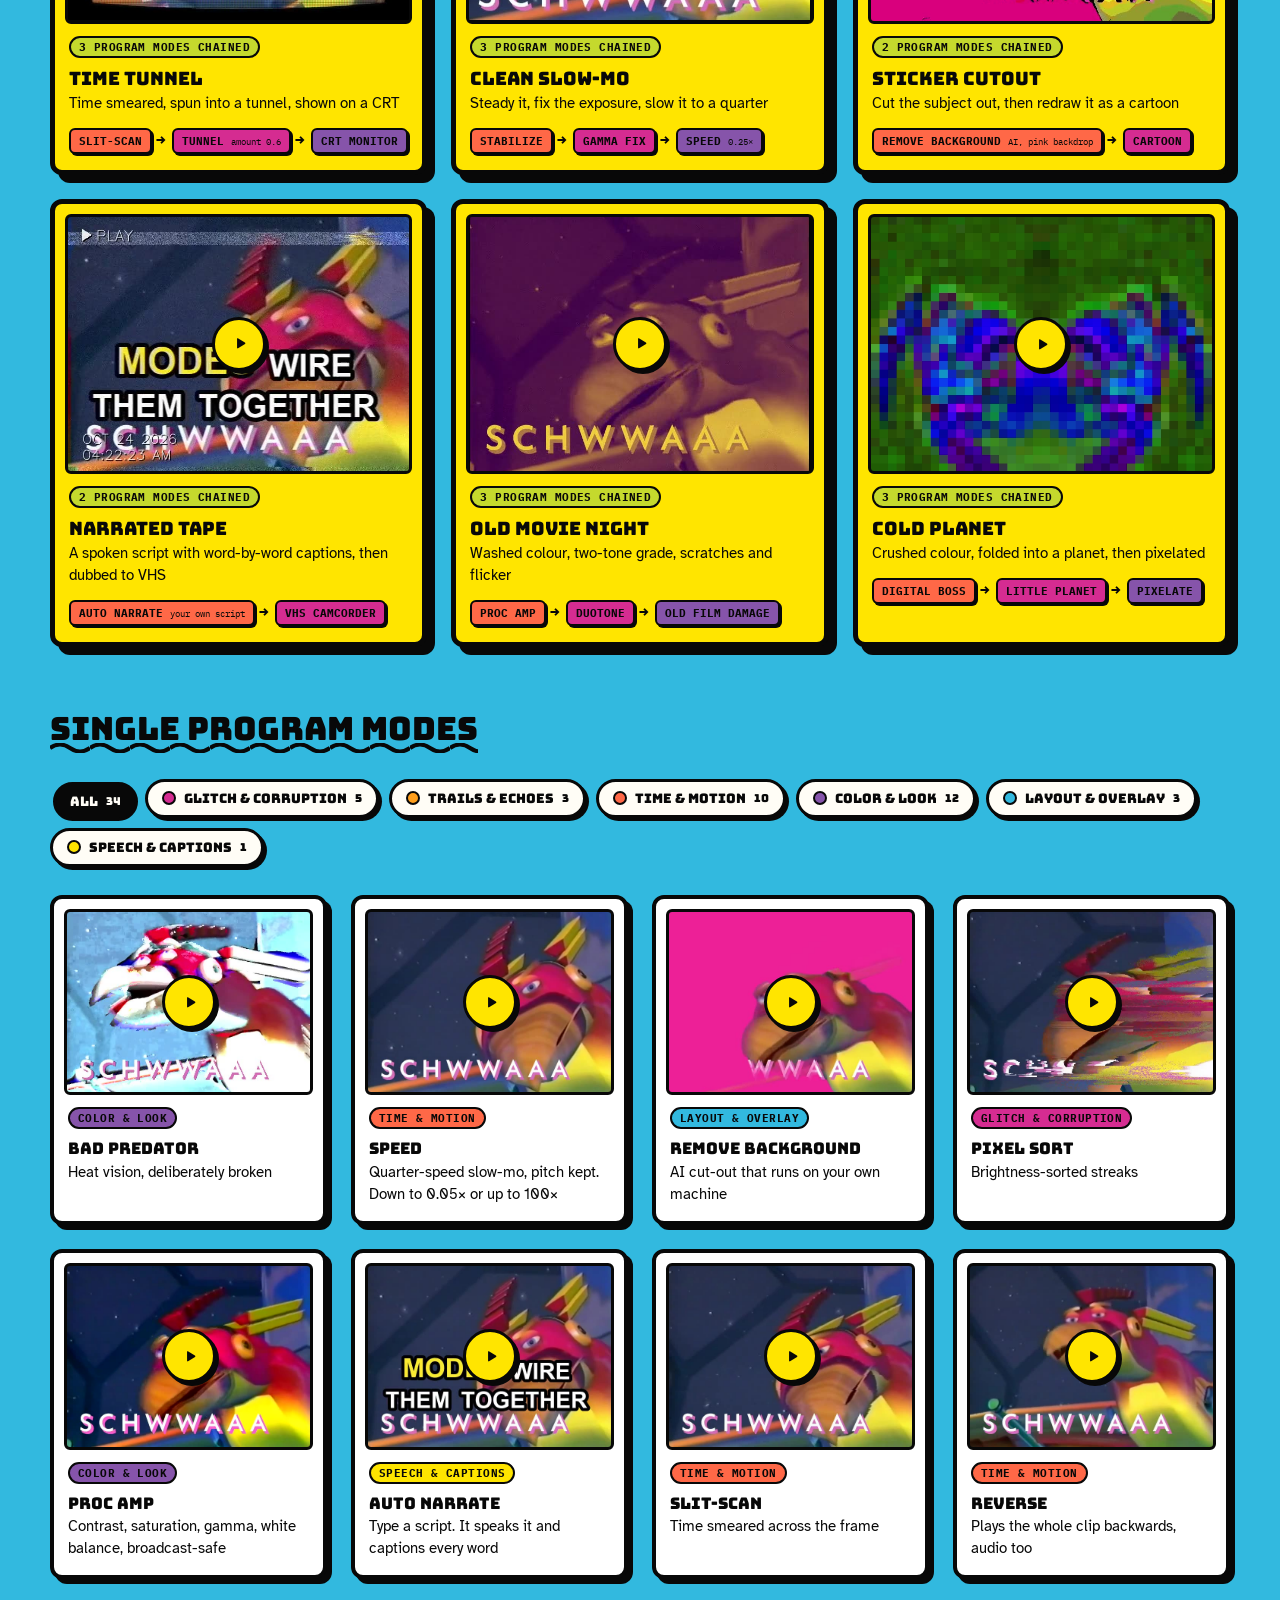
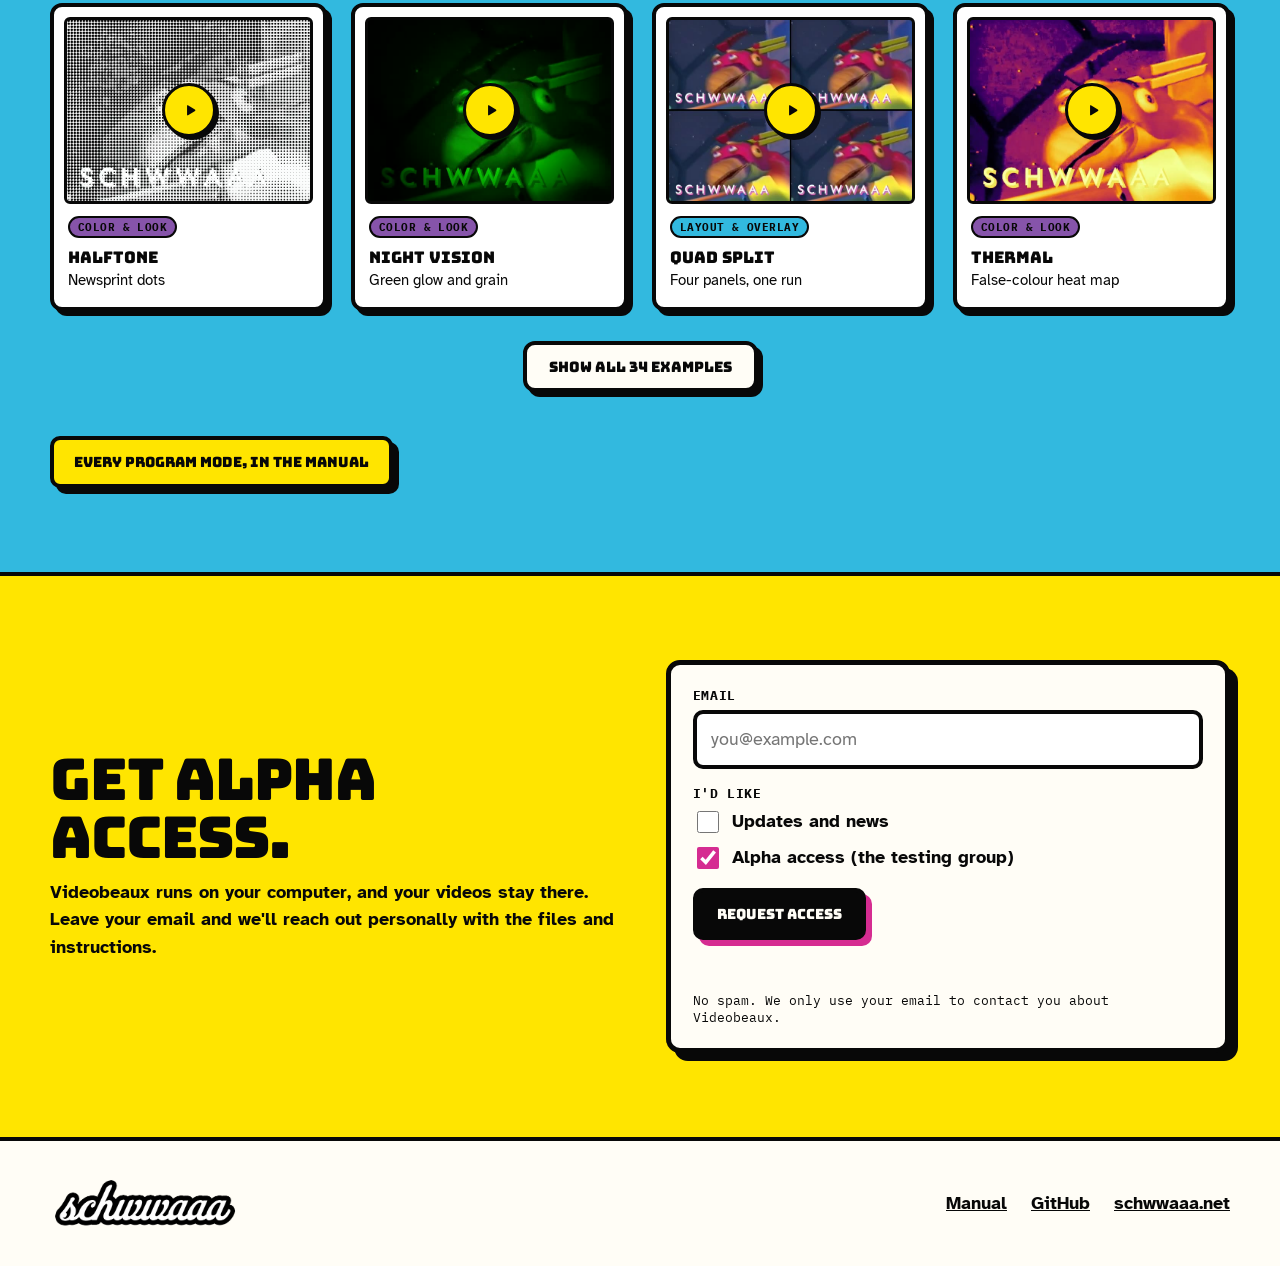
==== commit 955b4e7e: "Remove stray shapes; merge Get and Stay sections into alpha-access sign-up" ====
--- a/index.html
+++ b/index.html
@@ -32,7 +32,7 @@
                 <a href="#everyone">For everyone</a>
                 <a href="#examples">Examples</a>
                 <a href="https://schwwaaa.github.io/videobeaux/docs.html" target="_blank" rel="noopener">Manual ↗</a>
-                <a class="nav-cta" href="#get">Get the app</a>
+                <a class="nav-cta" href="#get">Get alpha access</a>
             </div>
         </div>
     </nav>
@@ -41,7 +41,6 @@
 
         <!-- HERO -->
         <header class="hero" id="top">
-            <span class="deco d-tri" aria-hidden="true"></span>
             <span class="deco d-dots" aria-hidden="true"></span>
             <div class="shell hero-grid">
                 <div class="hero-copy">
@@ -49,8 +48,8 @@
                     <h1>Patch video. <span class="punch">Watch it change.</span></h1>
                     <p class="lede">Drag program modes onto a canvas. Connect them. Press Run. 155 to choose from, no timeline, no terminal.</p>
                     <div class="button-row">
-                        <a class="button b-yellow" href="#get">Get the app</a>
-                        <a class="button b-paper" href="https://schwwaaa.github.io/videobeaux/docs.html" target="_blank" rel="noopener">Read the manual</a>
+                        <a class="button b-yellow" href="#get">Get alpha access</a>
+                        <a class="button b-paper" href="https://schwwaaa.github.io/videobeaux/docs.html" target="_blank" rel="noopener">Use the CLI</a>
                     </div>
                     <p class="fine">macOS &amp; Windows · runs on your computer, offline</p>
                 </div>
@@ -103,7 +102,6 @@
 
         <!-- FOR EVERYONE -->
         <section class="section" id="everyone" aria-labelledby="everyone-h">
-            <span class="deco d-squig" aria-hidden="true"></span>
             <div class="shell">
                 <div class="heading">
                     <p class="sticker s-coral">For everyone</p>
@@ -161,27 +159,12 @@
             </div>
         </section>
 
-        <!-- GET -->
-        <section class="section s-ink" id="get" aria-labelledby="get-h">
-            <span class="deco d-tri2" aria-hidden="true"></span>
-            <div class="shell get">
-                <div>
-                    <h2 id="get-h">Get Videobeaux.</h2>
-                    <p>It runs on your computer. Your videos stay there.</p>
-                </div>
-                <div class="button-row">
-                    <a class="button b-yellow" href="https://github.com/schwwaaa/videobeaux/releases/latest" target="_blank" rel="noopener">Download for macOS</a>
-                    <a class="button b-yellow" href="https://github.com/schwwaaa/videobeaux/releases/latest" target="_blank" rel="noopener">Download for Windows</a>
-                    <a class="button b-paper" href="https://schwwaaa.github.io/videobeaux/docs.html" target="_blank" rel="noopener">Read the manual</a>
-                </div>
-            </div>
-        </section>
-        <!-- STAY IN THE LOOP — see SIGNUP at the top of site/site.js (Google Form behind the scenes; hidden until configured) -->
-        <section class="section s-yellow" id="stay" aria-labelledby="stay-h" hidden>
+        <!-- GET ALPHA ACCESS — see SIGNUP at the top of site/site.js (Google Form behind the scenes) -->
+        <section class="section s-yellow" id="get" aria-labelledby="get-h">
             <div class="shell stay">
                 <div>
-                    <h2 id="stay-h">Stay in the loop.</h2>
-                    <p>New program modes, new builds, and the occasional good idea. Or join the testing group and try things early.</p>
+                    <h2 id="get-h">Get alpha access.</h2>
+                    <p>Videobeaux runs on your computer, and your videos stay there. Leave your email and we'll reach out personally with the files and instructions.</p>
                 </div>
                 <form class="signup" id="signup" method="post" target="_blank" novalidate>
                     <p class="dev-note" id="signup-note" hidden>Local preview: the form isn't connected yet. Fill in <code>SIGNUP</code> in site/site.js (see the README).</p>
@@ -190,15 +173,15 @@
                     </label>
                     <fieldset>
                         <legend>I'd like</legend>
-                        <label class="check"><input type="checkbox" name="tag" value="newsletter" checked> <span>Updates and news</span></label>
-                        <label class="check"><input type="checkbox" name="tag" value="testers"> <span>To join the testing group</span></label>
+                        <label class="check"><input type="checkbox" name="tag" value="newsletter"> <span>Updates and news</span></label>
+                        <label class="check"><input type="checkbox" name="tag" value="testers" checked> <span>Alpha access (the testing group)</span></label>
                     </fieldset>
                     <input type="hidden" name="embed" value="1">
                     <input class="hp" type="text" name="_gotcha" tabindex="-1" autocomplete="off" aria-hidden="true">
                     <div class="signup-captcha" id="signup-captcha" hidden></div>
-                    <button class="button b-ink" type="submit" id="signup-btn">Sign up</button>
+                    <button class="button b-ink" type="submit" id="signup-btn">Request access</button>
                     <p class="signup-status" id="signup-status" role="status" aria-live="polite"></p>
-                    <p class="fine-print">No spam. We only use your email for Videobeaux news.</p>
+                    <p class="fine-print">No spam. We only use your email to contact you about Videobeaux.</p>
                 </form>
             </div>
         </section>
--- a/site/site.css
+++ b/site/site.css
@@ -88,7 +88,6 @@
 .d-block { z-index: 0; width: 70%; height: 72%; right: -26px; top: -4px; background: var(--lime); border: 5px solid var(--ink); transform: rotate(4deg); }
 .d-circle { z-index: 1; width: 96px; height: 96px; right: -14px; bottom: 12px; border-radius: 50%; background: var(--yellow); border: 5px solid var(--ink); }
 .d-zig { z-index: 1; left: 24px; top: -8px; width: 150px; height: 30px; background: repeating-linear-gradient(135deg, var(--magenta) 0 10px, transparent 10px 20px); border: 4px solid var(--ink); transform: rotate(-3deg); }
-.d-tri { top: 96px; left: 3%; width: 64px; height: 56px; background: var(--cyan); clip-path: polygon(50% 0, 100% 100%, 0 100%); }
 .d-dots { bottom: 30px; left: 38%; width: 130px; height: 90px; background: radial-gradient(var(--ink) 3px, transparent 3.5px) 0 0/18px 18px; opacity: .55; }
 
 /* ───────── preview player ───────── */
@@ -129,7 +128,6 @@
 .step h3 { margin: 18px 6px 6px; }
 .step p { margin: 0 6px; }
 .n { position: absolute; z-index: 2; top: -22px; left: -16px; width: 52px; height: 52px; display: grid; place-items: center; font: 1.6rem var(--display); background: var(--c); border: 4px solid var(--ink); border-radius: 50%; box-shadow: 4px 4px 0 var(--ink); }
-.d-squig { right: 4%; top: 22px; width: 190px; height: 34px; background: url("data:image/svg+xml,%3Csvg xmlns='http://www.w3.org/2000/svg' width='60' height='34' viewBox='0 0 60 34'%3E%3Cpath d='M0 17 Q15 -2 30 17 T60 17' fill='none' stroke='%23d52c91' stroke-width='8'/%3E%3C/svg%3E") repeat-x; opacity: .9; }
 
 /* ───────── example library ───────── */
 .filters { display: flex; flex-wrap: wrap; gap: 10px; margin-bottom: 28px; }
@@ -196,7 +194,6 @@
 /* ───────── get ───────── */
 .get { position: relative; z-index: 1; display: flex; flex-wrap: wrap; align-items: center; justify-content: space-between; gap: 30px; }
 .get p { font-size: 1.2rem; font-weight: 700; margin-top: 10px; }
-.d-tri2 { right: 6%; top: -26px; width: 120px; height: 104px; background: var(--magenta); clip-path: polygon(50% 0, 100% 100%, 0 100%); }
 
 /* ───────── footer ───────── */
 footer { padding: 34px 0; border-top: var(--b); background: var(--paper); }
@@ -222,7 +219,7 @@
     .nav-links a { padding: 12px 0; }
     .nav-links .nav-cta { margin-top: 8px; text-align: center; }
     .section { padding: 60px 0; }
-    .d-tri, .d-dots { display: none; }
+    .d-dots { display: none; }
     .patches { grid-template-columns: 1fr; }
     .crt { padding: 9px; border-radius: 16px; }
     .button { width: 100%; }
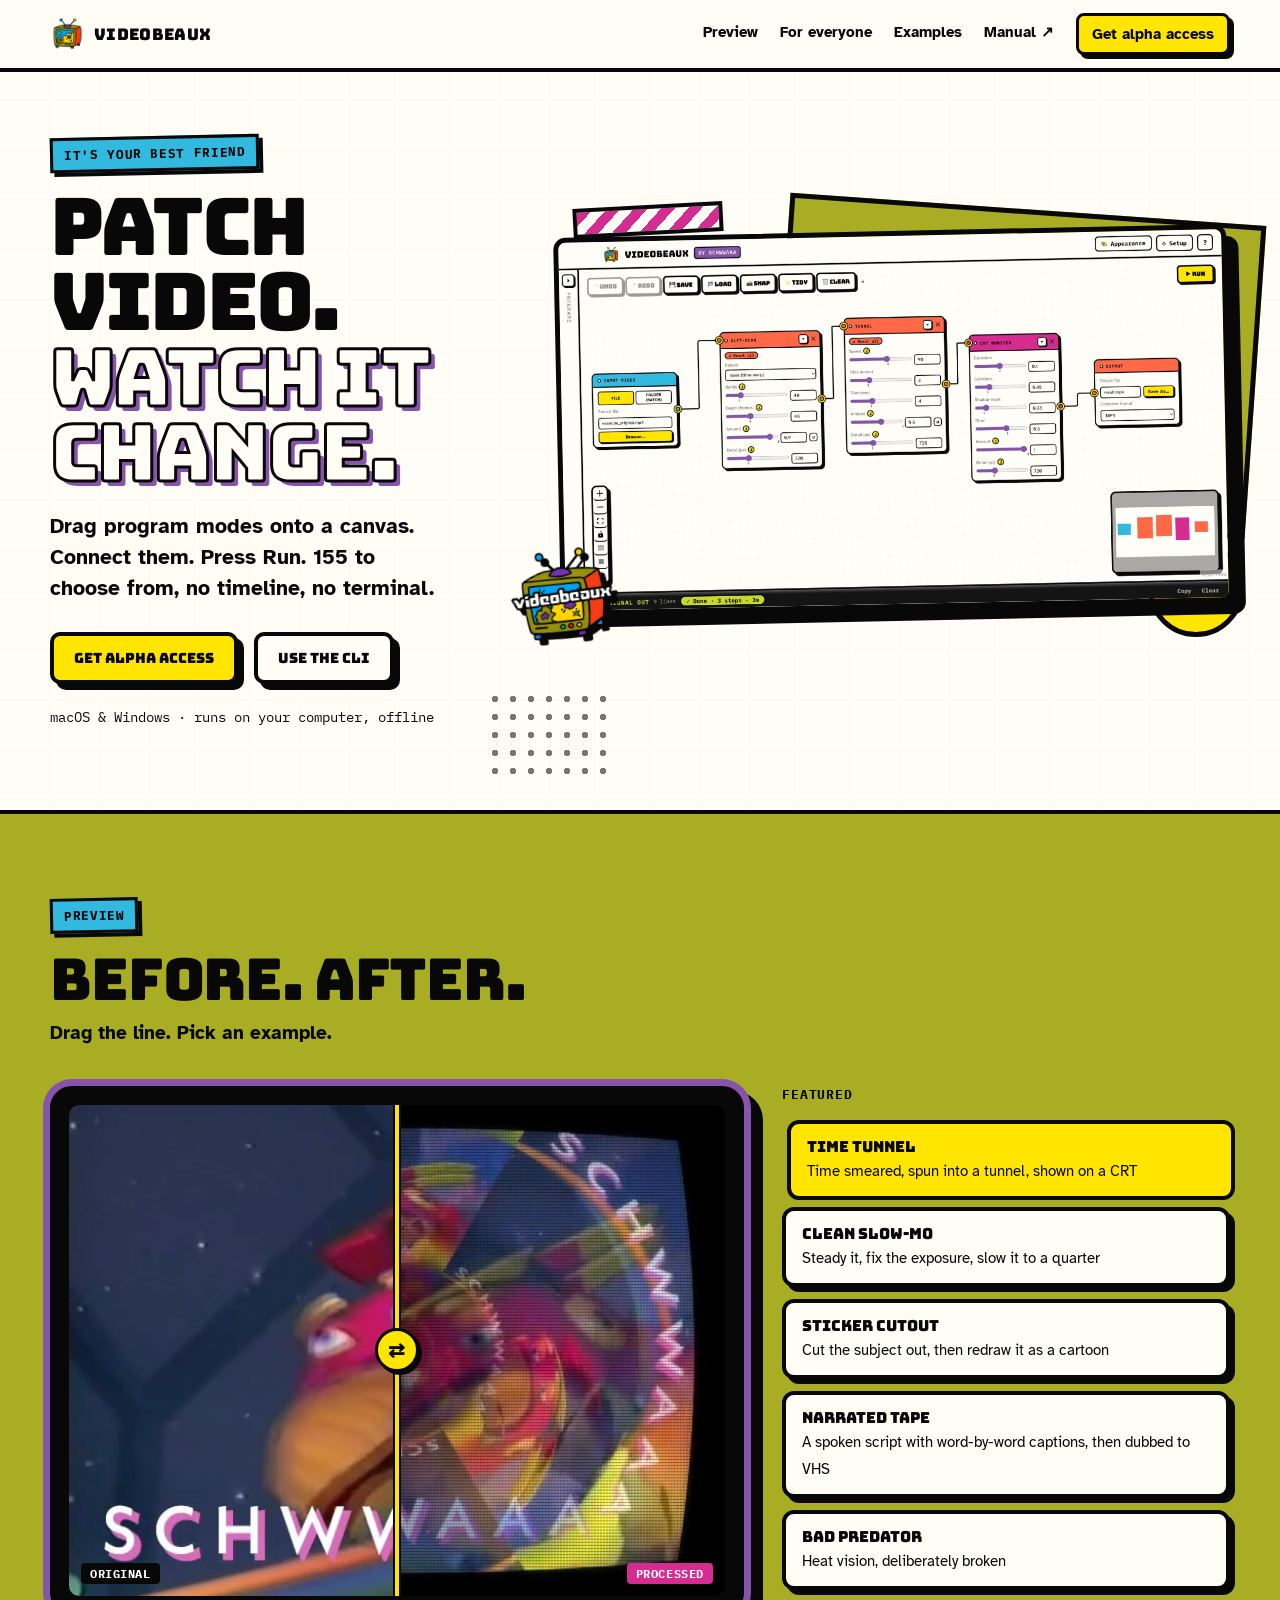
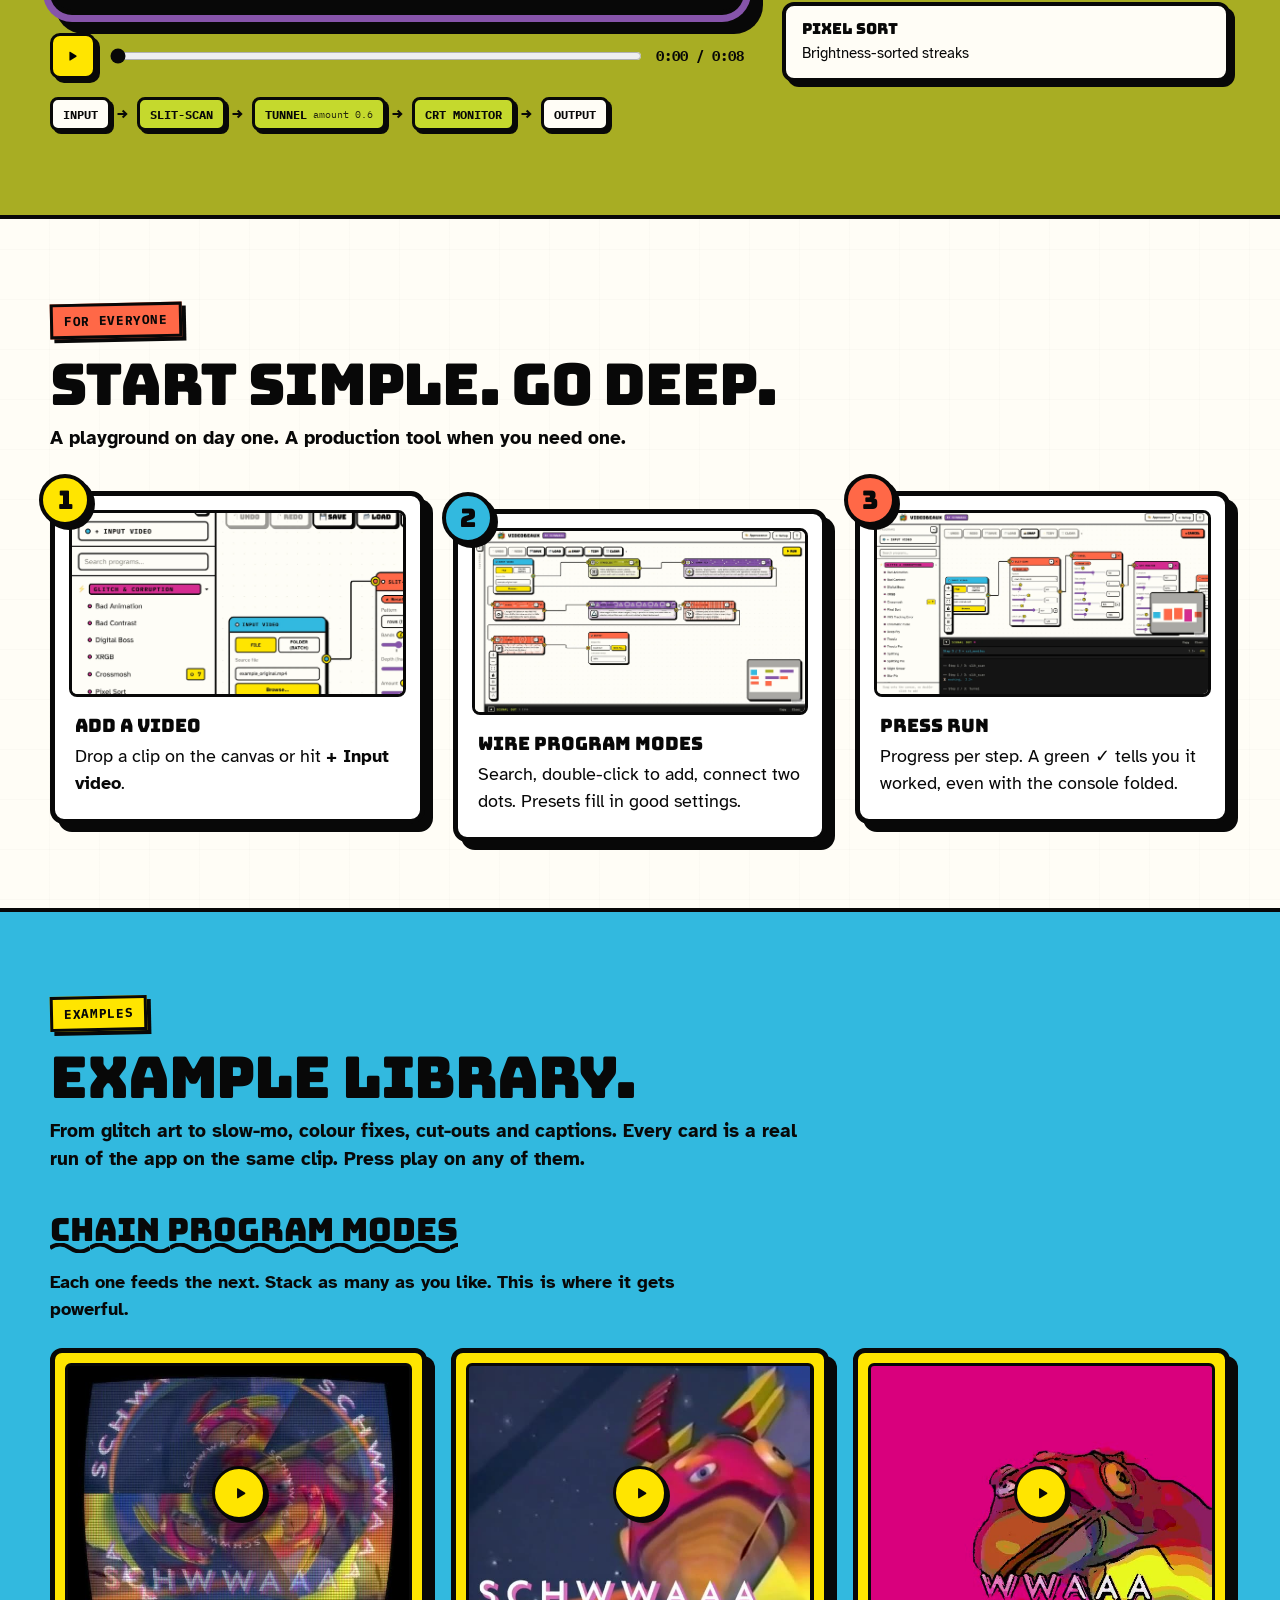
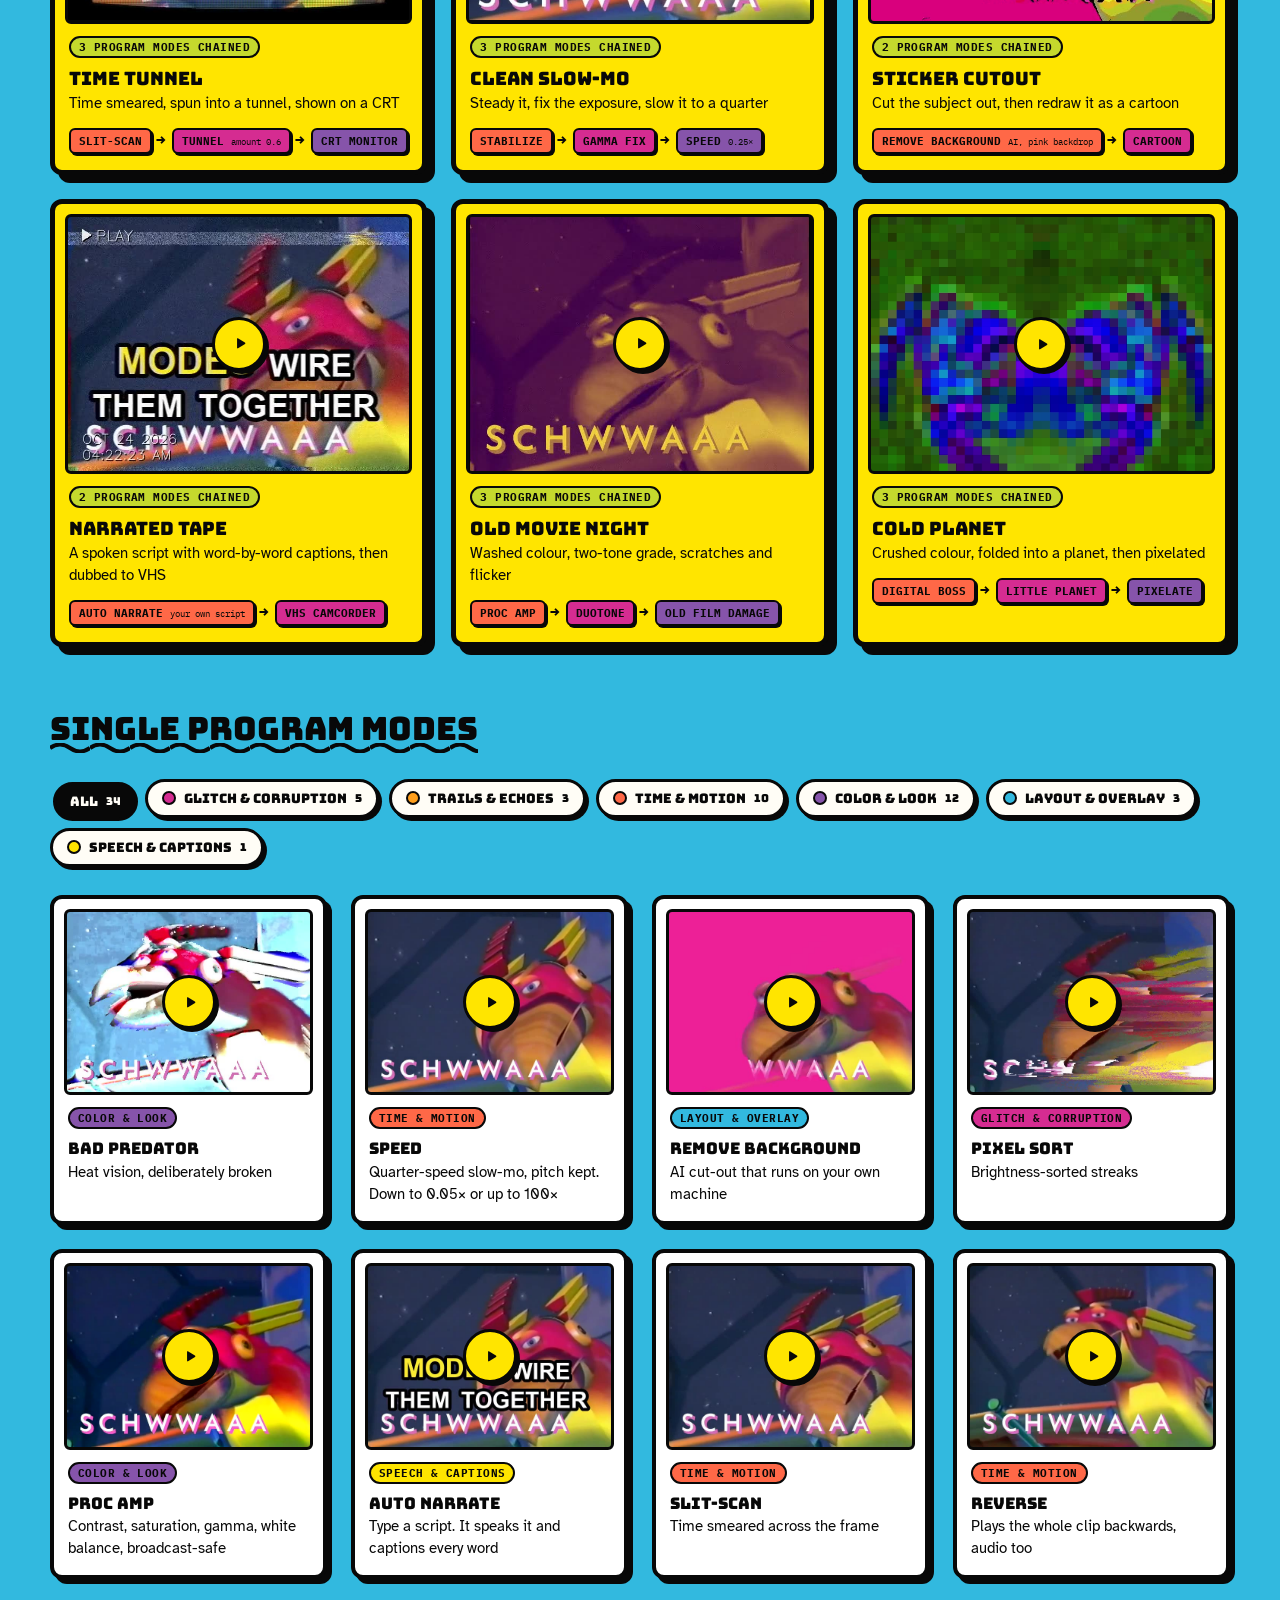
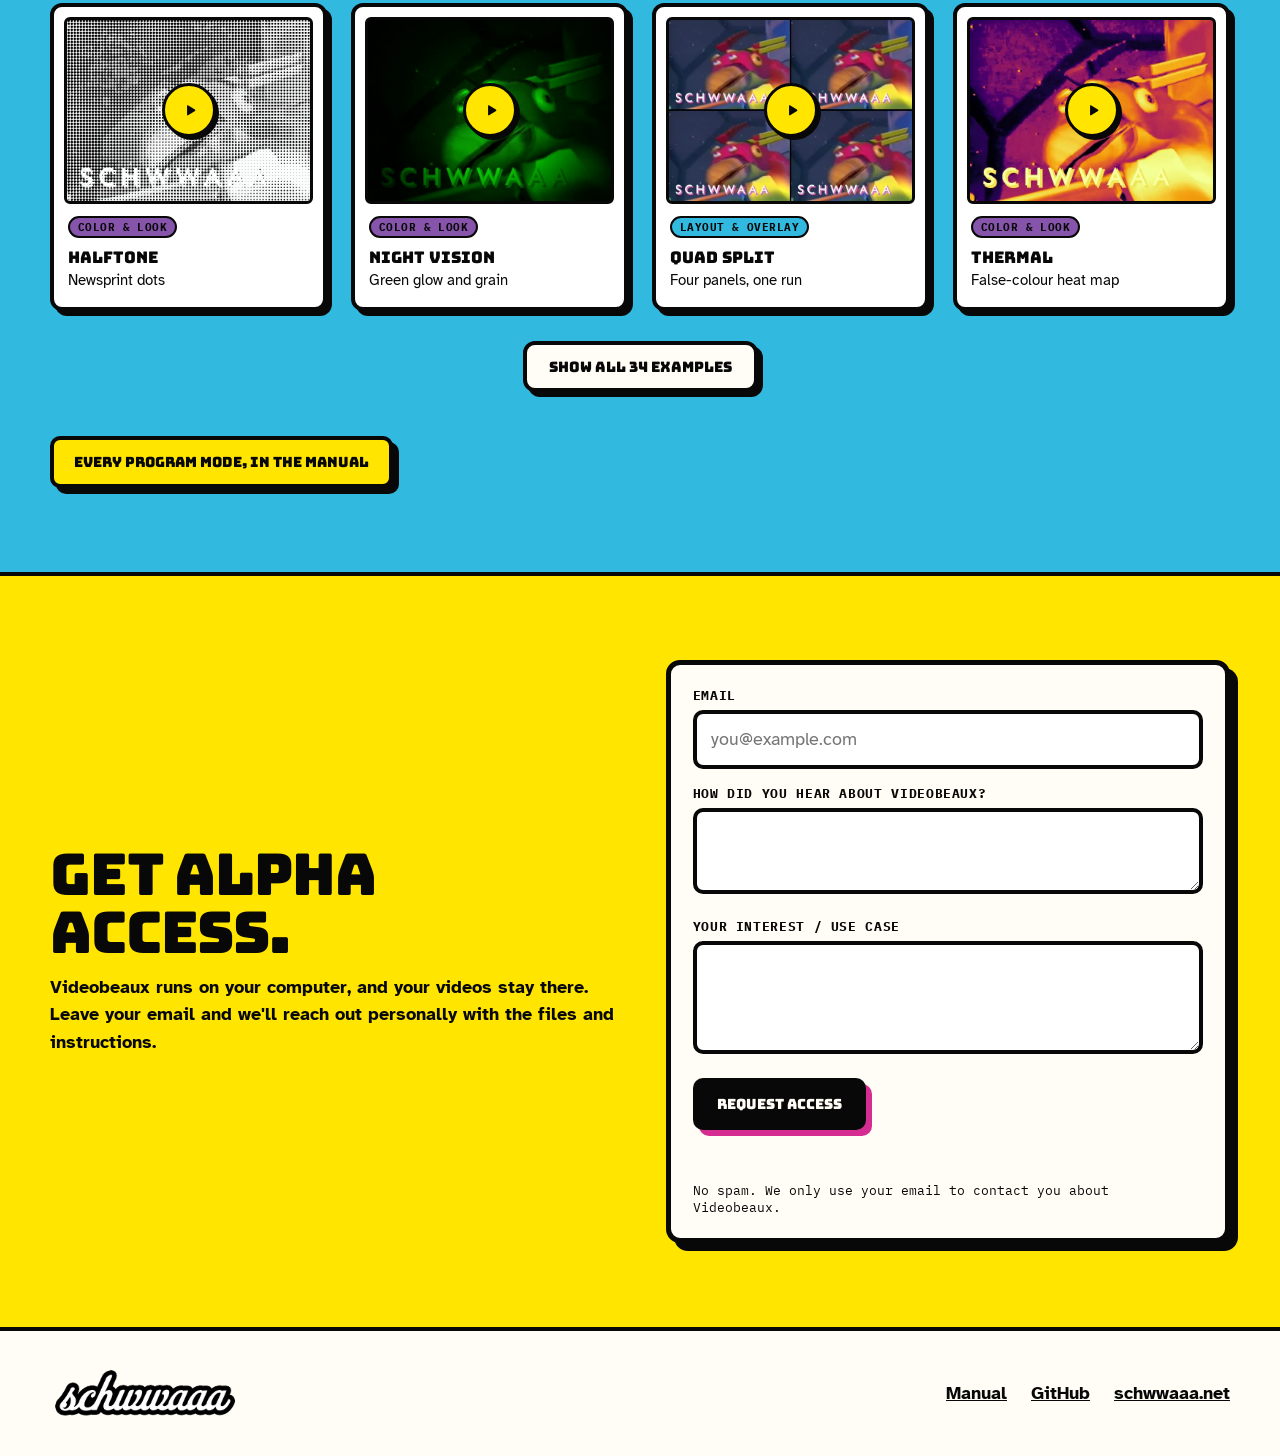
==== commit 10f33db6: "Switch sign-up to the new Google Form fields" ====
--- a/index.html
+++ b/index.html
@@ -171,11 +171,12 @@
                     <label class="field"><span>Email</span>
                         <input type="email" name="email" autocomplete="email" placeholder="you@example.com" required>
                     </label>
-                    <fieldset>
-                        <legend>I'd like</legend>
-                        <label class="check"><input type="checkbox" name="tag" value="newsletter"> <span>Updates and news</span></label>
-                        <label class="check"><input type="checkbox" name="tag" value="testers" checked> <span>Alpha access (the testing group)</span></label>
-                    </fieldset>
+                    <label class="field"><span>How did you hear about Videobeaux?</span>
+                        <textarea name="hear" rows="2" maxlength="1000"></textarea>
+                    </label>
+                    <label class="field"><span>Your interest / use case</span>
+                        <textarea name="interest" rows="3" maxlength="1000"></textarea>
+                    </label>
                     <input type="hidden" name="embed" value="1">
                     <input class="hp" type="text" name="_gotcha" tabindex="-1" autocomplete="off" aria-hidden="true">
                     <div class="signup-captcha" id="signup-captcha" hidden></div>
--- a/site/site.css
+++ b/site/site.css
@@ -176,6 +176,7 @@
 .stay p { font-size: 1.15rem; font-weight: 700; margin-top: 12px; }
 .signup { display: grid; gap: 16px; padding: 22px; background: var(--paper); border: 5px solid var(--ink); border-radius: 14px; box-shadow: var(--shadow); }
 .signup .field span, .signup legend { display: block; margin-bottom: 6px; font: 700 .8rem var(--mono); text-transform: uppercase; letter-spacing: .05em; }
+.signup textarea { width: 100%; padding: 12px 14px; font: inherit; color: var(--ink); background: #fff; border: 4px solid var(--ink); border-radius: 10px; resize: vertical; }
 .signup input[type=email] { width: 100%; padding: 12px 14px; font: inherit; color: var(--ink); background: #fff; border: 4px solid var(--ink); border-radius: 10px; }
 .signup fieldset { margin: 0; padding: 0; border: 0; display: grid; gap: 8px; }
 .signup legend { padding: 0; }
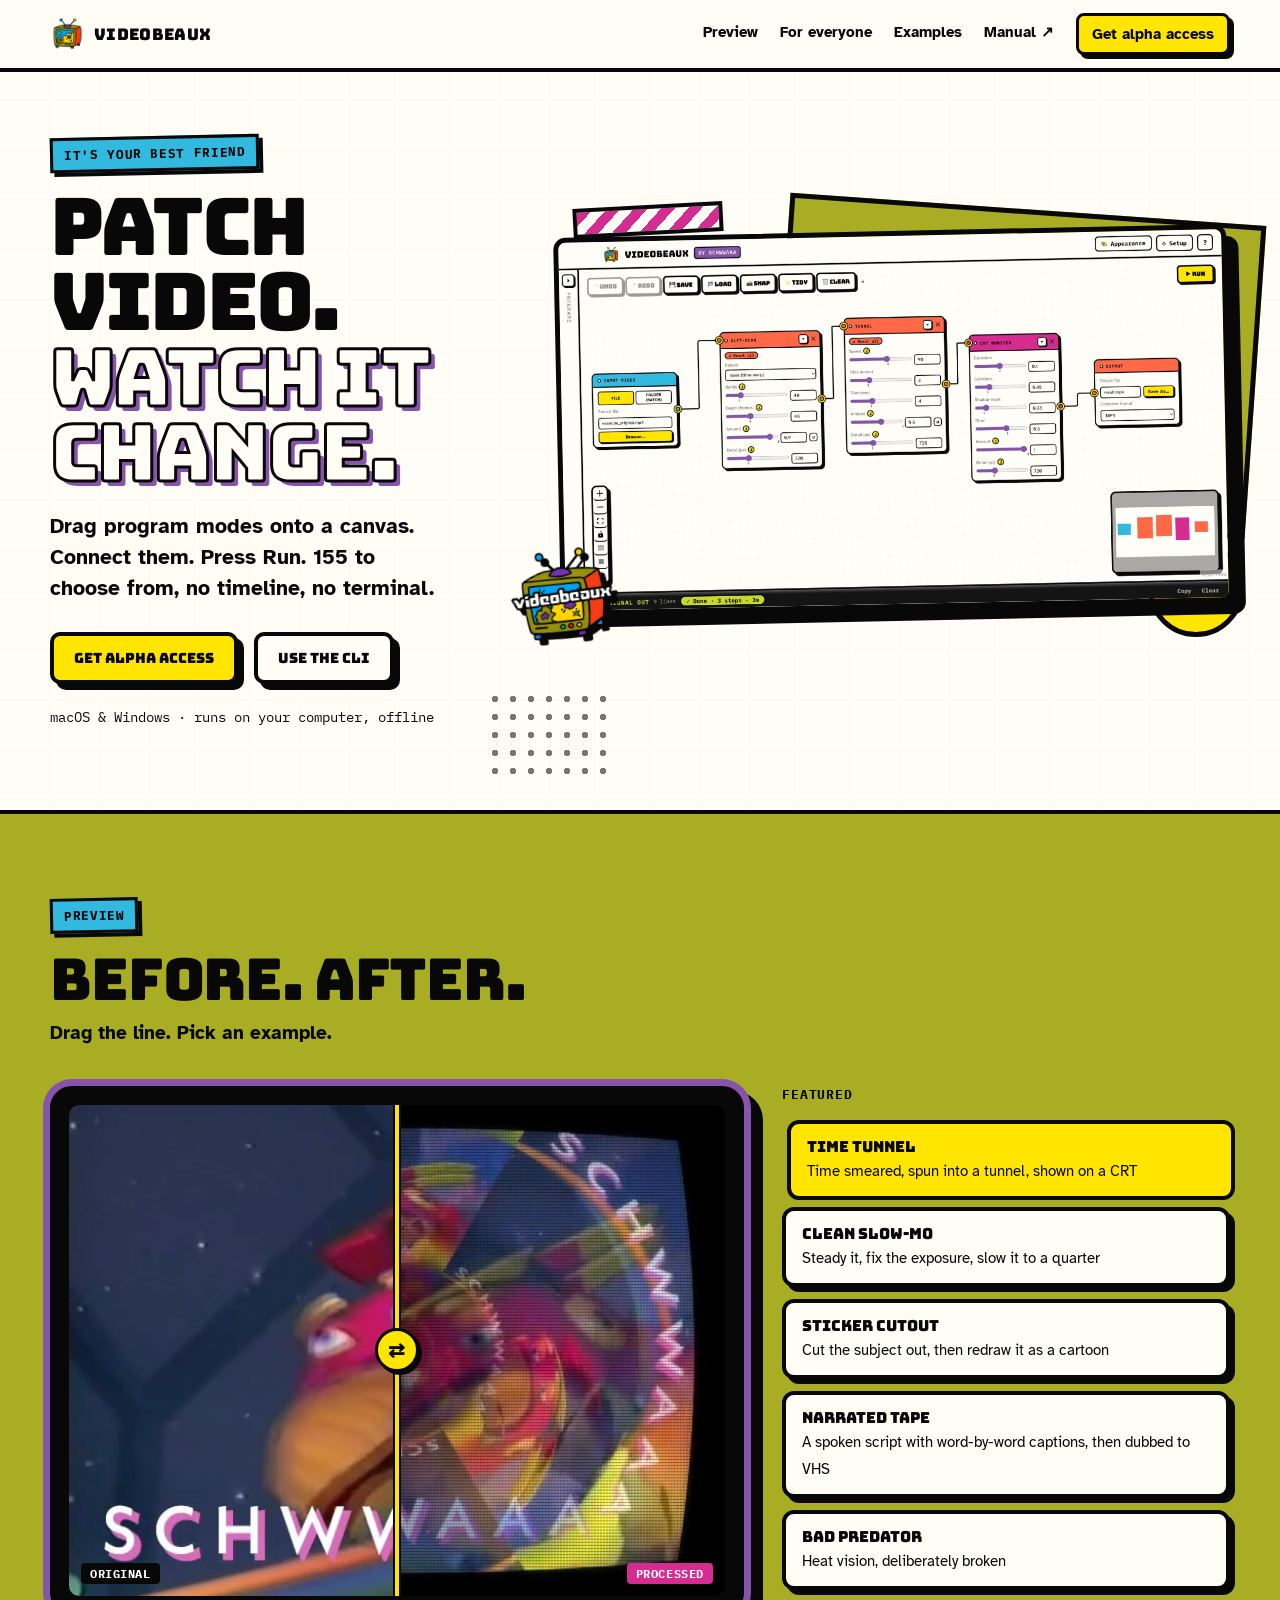
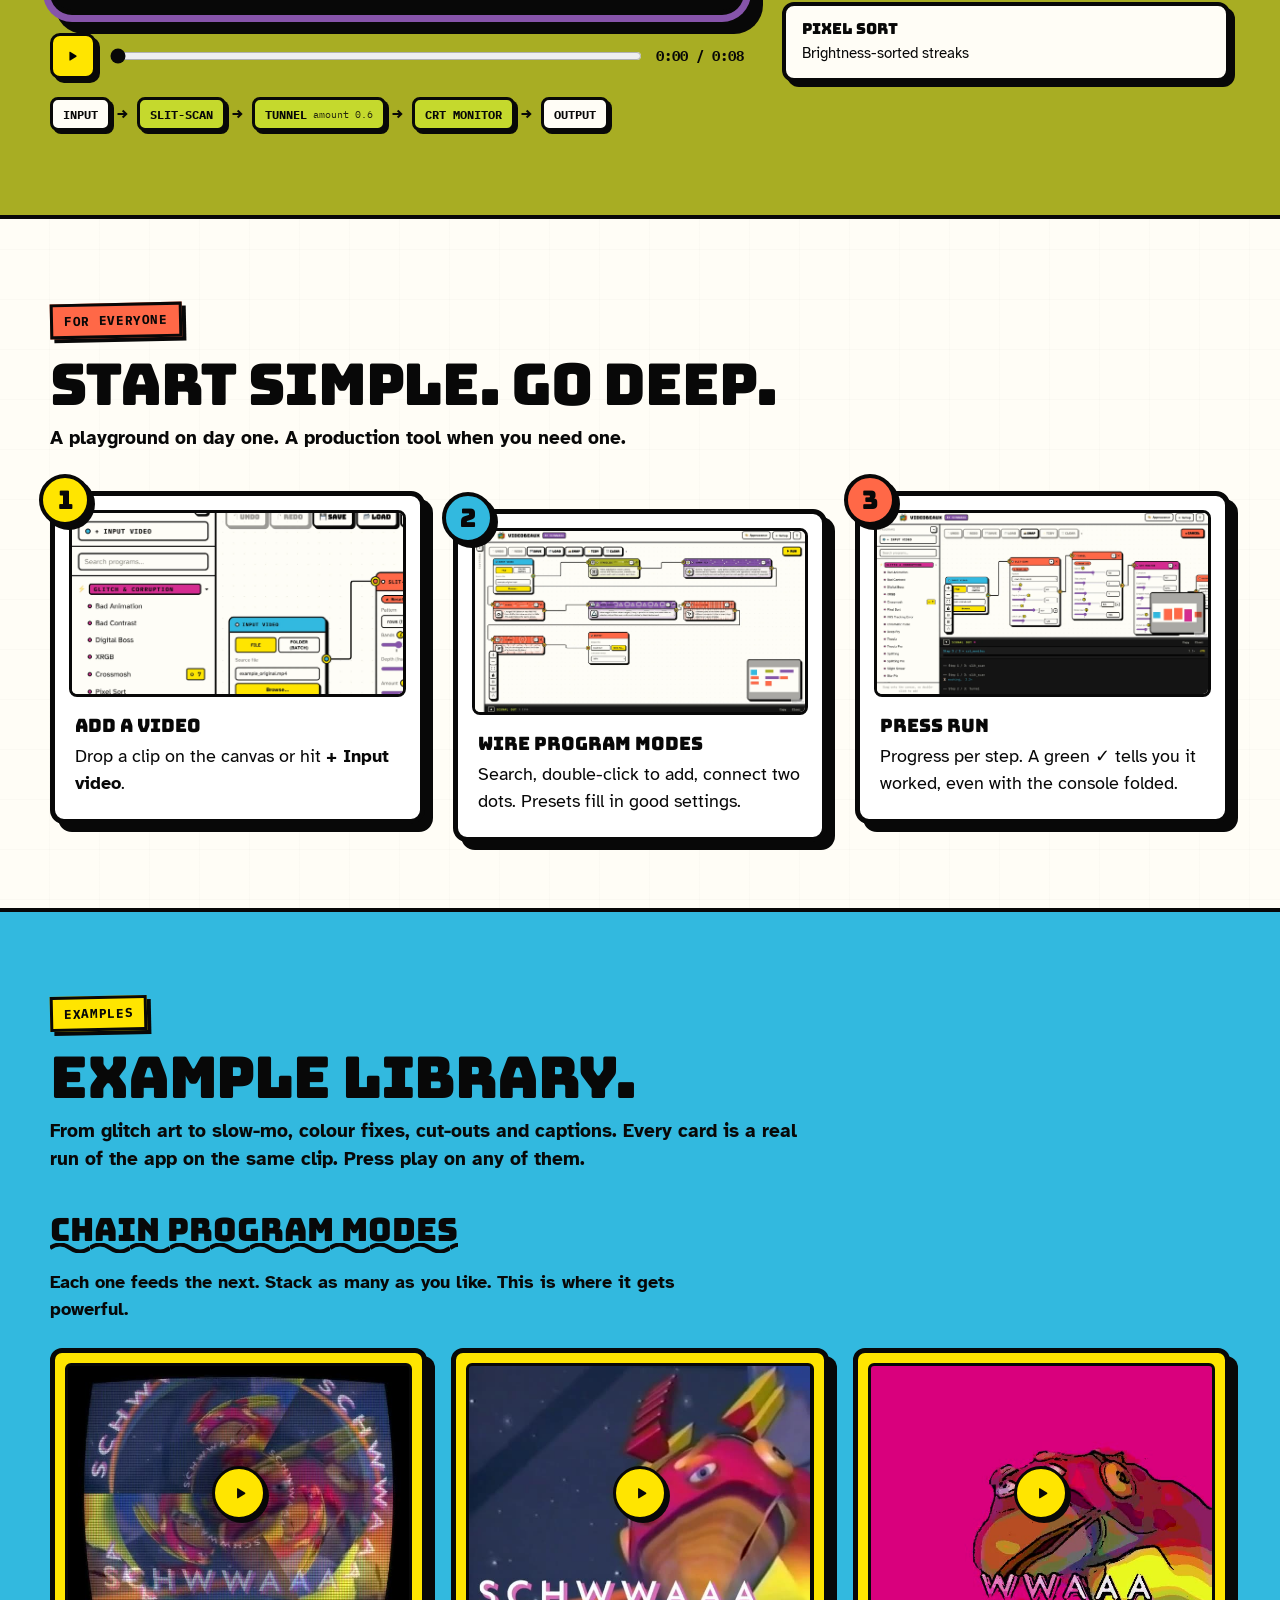
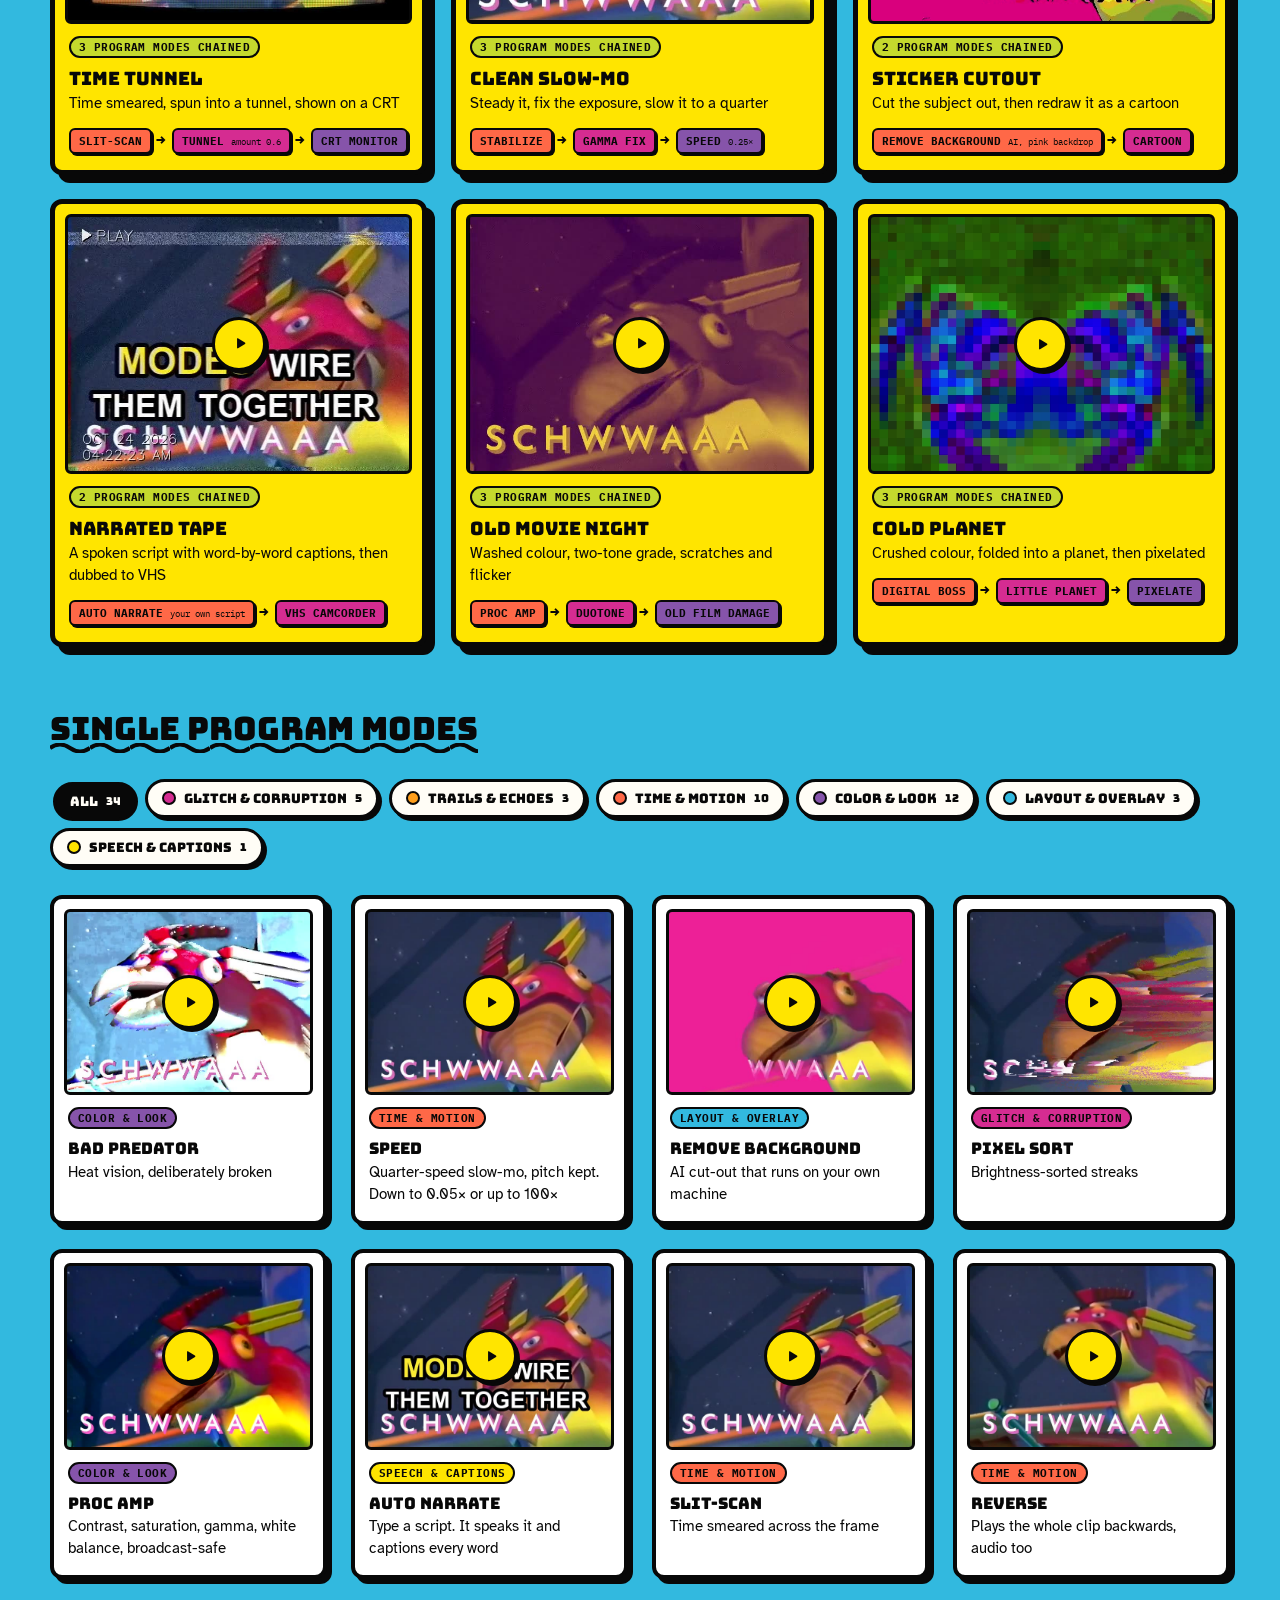
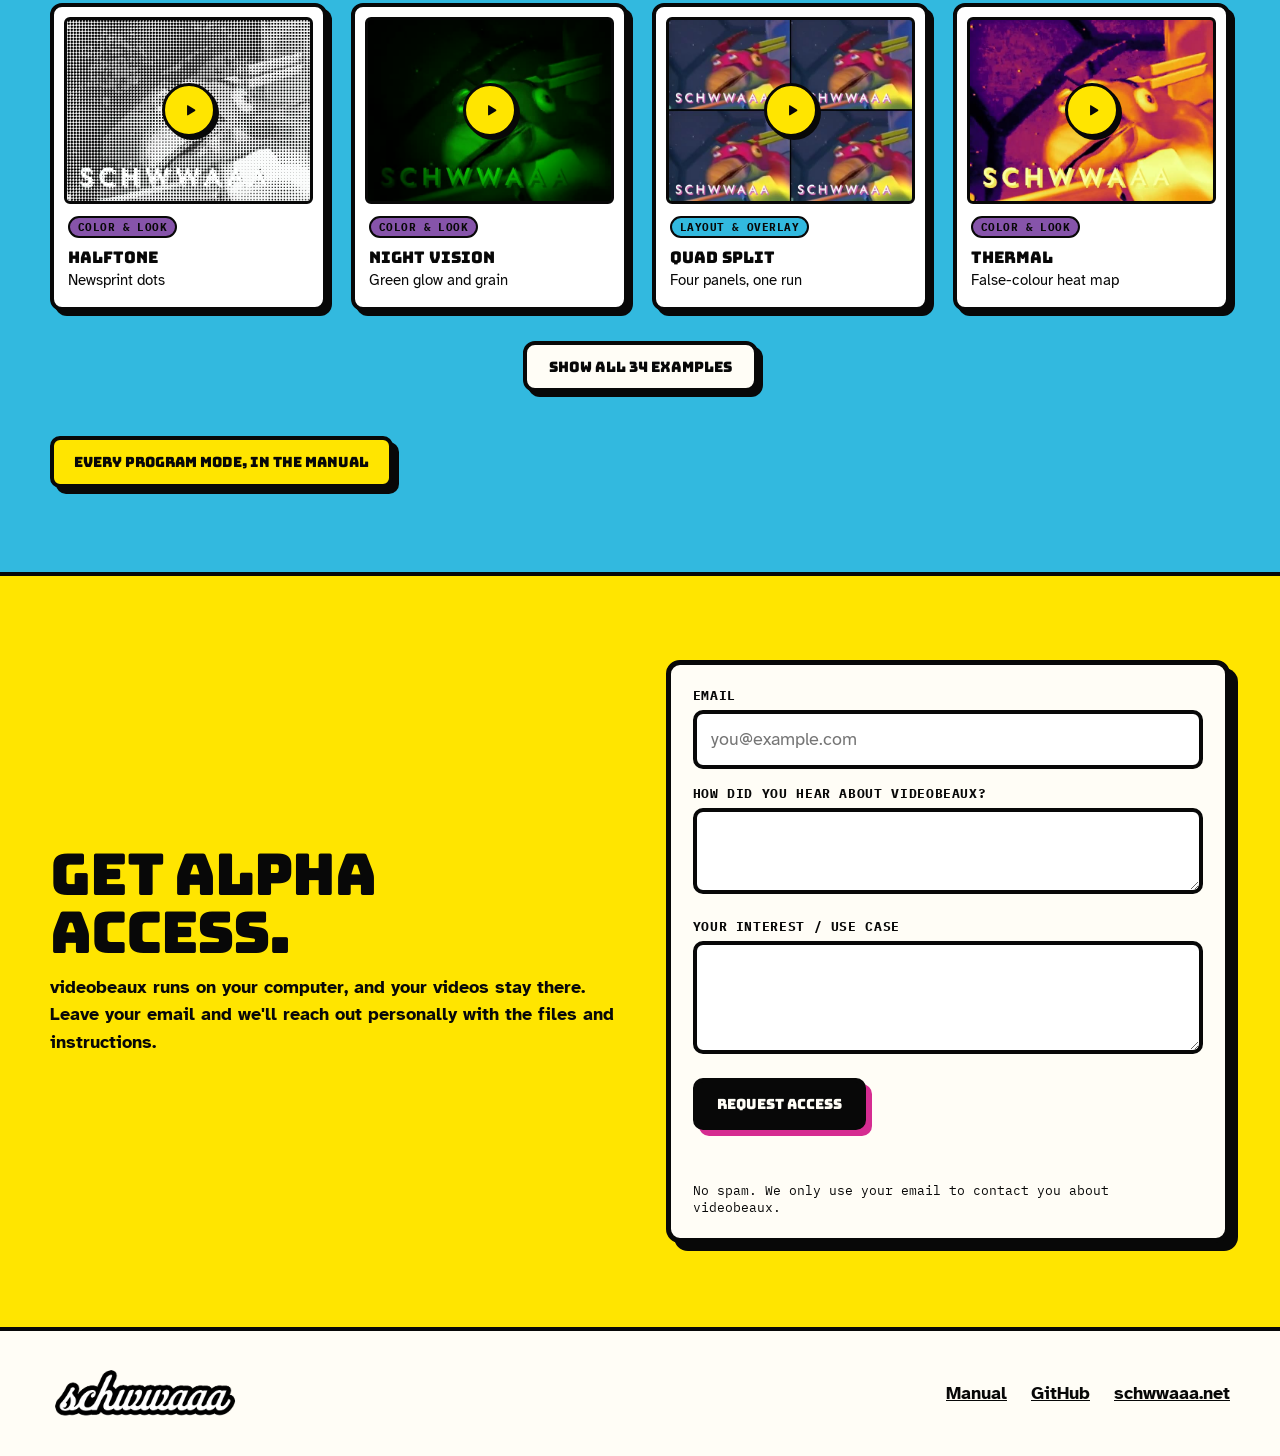
==== commit a65aad3f: "Use lowercase videobeaux for titles and copy" ====
--- a/index.html
+++ b/index.html
@@ -4,10 +4,10 @@
 <head>
     <meta charset="UTF-8">
     <meta name="viewport" content="width=device-width, initial-scale=1.0">
-    <title>Videobeaux — Patch video. Watch it change.</title>
-    <meta name="description" content="Videobeaux is a video playground: drag program modes onto a canvas, wire them together, press Run. 155 program modes for beginners and power users.">
+    <title>videobeaux</title>
+    <meta name="description" content="videobeaux is a video playground: drag program modes onto a canvas, wire them together, press Run. 155 program modes for beginners and power users.">
     <meta name="theme-color" content="#a8ad23">
-    <meta property="og:title" content="Videobeaux — Patch video. Watch it change.">
+    <meta property="og:title" content="videobeaux">
     <meta property="og:description" content="Drag program modes onto a canvas, wire them together, press Run.">
     <meta property="og:image" content="https://videobeaux.online/site/shots/canvas.webp">
     <link href="site/assets/favicon-32x32.png" rel="icon" sizes="32x32" type="image/png">
@@ -23,7 +23,7 @@
 
     <nav class="site-nav" aria-label="Primary">
         <div class="shell nav-inner">
-            <a class="brand" href="#top" aria-label="Videobeaux home">
+            <a class="brand" href="#top" aria-label="videobeaux home">
                 <img src="site/assets/tv-icon.png" alt="" width="34" height="34"> videobeaux
             </a>
             <button class="menu-button" type="button" aria-expanded="false" aria-controls="nav-links">Menu</button>
@@ -57,7 +57,7 @@
                     <span class="deco d-block" aria-hidden="true"></span>
                     <span class="deco d-circle" aria-hidden="true"></span>
                     <span class="deco d-zig" aria-hidden="true"></span>
-                    <img class="window" src="site/shots/canvas.webp" width="2200" height="1222" alt="The Videobeaux canvas: an input video wired through Slit-Scan, Tunnel and CRT Monitor to an output, with a green Done badge in the console bar.">
+                    <img class="window" src="site/shots/canvas.webp" width="2200" height="1222" alt="The videobeaux canvas: an input video wired through Slit-Scan, Tunnel and CRT Monitor to an output, with a green Done badge in the console bar.">
                     <img class="mascot" src="site/assets/tv-full.webp" width="170" height="216" alt="" aria-hidden="true">
                 </figure>
             </div>
@@ -164,14 +164,14 @@
             <div class="shell stay">
                 <div>
                     <h2 id="get-h">Get alpha access.</h2>
-                    <p>Videobeaux runs on your computer, and your videos stay there. Leave your email and we'll reach out personally with the files and instructions.</p>
+                    <p>videobeaux runs on your computer, and your videos stay there. Leave your email and we'll reach out personally with the files and instructions.</p>
                 </div>
                 <form class="signup" id="signup" method="post" target="_blank" novalidate>
                     <p class="dev-note" id="signup-note" hidden>Local preview: the form isn't connected yet. Fill in <code>SIGNUP</code> in site/site.js (see the README).</p>
                     <label class="field"><span>Email</span>
                         <input type="email" name="email" autocomplete="email" placeholder="you@example.com" required>
                     </label>
-                    <label class="field"><span>How did you hear about Videobeaux?</span>
+                    <label class="field"><span>How did you hear about videobeaux?</span>
                         <textarea name="hear" rows="2" maxlength="1000"></textarea>
                     </label>
                     <label class="field"><span>Your interest / use case</span>
@@ -182,7 +182,11 @@
                     <div class="signup-captcha" id="signup-captcha" hidden></div>
                     <button class="button b-ink" type="submit" id="signup-btn">Request access</button>
                     <p class="signup-status" id="signup-status" role="status" aria-live="polite"></p>
-                    <p class="fine-print">No spam. We only use your email to contact you about Videobeaux.</p>
+                    <p class="fine-print">No spam. We only use your email to contact you about videobeaux.</p>
+                    <div class="signup-thanks" id="signup-thanks" tabindex="-1" hidden>
+                        <h3>Thank you!</h3>
+                        <p>Thank you for requesting access to the Alpha Preview of <b>videobeaux</b>! We will be in touch with next steps soon!</p>
+                    </div>
                 </form>
             </div>
         </section>
--- a/site/site.css
+++ b/site/site.css
@@ -177,6 +177,34 @@
 .signup { display: grid; gap: 16px; padding: 22px; background: var(--paper); border: 5px solid var(--ink); border-radius: 14px; box-shadow: var(--shadow); }
 .signup .field span, .signup legend { display: block; margin-bottom: 6px; font: 700 .8rem var(--mono); text-transform: uppercase; letter-spacing: .05em; }
 .signup textarea { width: 100%; padding: 12px 14px; font: inherit; color: var(--ink); background: #fff; border: 4px solid var(--ink); border-radius: 10px; resize: vertical; }
+/* the app's "?" button, drawn inline so the page can point at it */
+.qicon { display: inline-grid; place-items: center; width: 1.5em; height: 1.5em; margin: 0 .15em; vertical-align: middle; position: relative; top: -.06em; font: 700 .95em var(--mono); line-height: 1; background: var(--paper); border: 3px solid var(--ink); border-radius: 9px; box-shadow: 2px 2px 0 var(--ink); }
+/* mascot above the "Alpha testers" sticker: tilted, bobbing, and it wiggles when poked */
+.fb-tv { width: 130px; height: auto; margin: 0 0 6px 4px; transform: rotate(-7deg); filter: drop-shadow(5px 6px 0 var(--ink)); transform-origin: 50% 90%; animation: tv-bob 3.4s ease-in-out infinite alternate; transition: transform .2s; }
+.fb-tv:hover { animation: none; transform: rotate(6deg) scale(1.08); }
+@keyframes tv-bob { from { transform: rotate(-9deg) translateY(0); } to { transform: rotate(-4deg) translateY(-6px); } }
+/* sign-up form after a send: its fields are hidden and the thank-you fills the same box (JS pins the height first, so nothing jumps) */
+.signup.sent { align-content: center; text-align: center; }
+.signup.sent > :not(.signup-thanks) { display: none !important; }
+.signup-thanks h3 { font-size: clamp(1.6rem, 4vw, 2.4rem); }
+.signup-thanks p { margin-top: 12px; font-size: 1.15rem; font-weight: 700; }
+.signup-thanks b { font-family: var(--display); font-weight: 400; letter-spacing: .02em; }
+.signup-thanks:focus { outline: none; }
+.thanks { align-content: center; min-height: 260px; text-align: center; }
+.thanks h3 { font-size: clamp(1.6rem, 4vw, 2.4rem); }
+.thanks p { font-size: 1.1rem; font-weight: 700; }
+.thanks:focus { outline: none; }
+.contact { margin-top: 18px; font: 700 .95rem var(--mono); }
+.linklike { padding: 0; font: inherit; color: inherit; background: none; border: 0; border-bottom: 3px solid var(--ink); cursor: pointer; }
+.linklike:hover { color: var(--magenta); border-color: var(--magenta); }
+.field-note { display: block; margin-top: 6px; font: .8rem var(--mono); }
+.pills { display: flex; flex-wrap: wrap; gap: 10px; }
+.pill { position: relative; cursor: pointer; }
+.pill input { position: absolute; opacity: 0; inset: 0; margin: 0; cursor: pointer; }
+.pill span { display: inline-block; padding: 8px 14px; font: .82rem var(--display); text-transform: uppercase; background: #fff; border: 3px solid var(--ink); border-radius: 999px; box-shadow: 3px 3px 0 var(--ink); transition: transform .1s, box-shadow .1s; }
+.pill:hover span { transform: translate(2px, 2px); box-shadow: 1px 1px 0 var(--ink); }
+.pill input:checked + span { background: var(--ink); color: var(--paper); box-shadow: none; transform: translate(3px, 3px); }
+.pill input:focus-visible + span { outline: 4px solid var(--magenta); outline-offset: 3px; }
 .signup input[type=email] { width: 100%; padding: 12px 14px; font: inherit; color: var(--ink); background: #fff; border: 4px solid var(--ink); border-radius: 10px; }
 .signup fieldset { margin: 0; padding: 0; border: 0; display: grid; gap: 8px; }
 .signup legend { padding: 0; }
@@ -229,4 +257,5 @@
 @media (prefers-reduced-motion: reduce) {
     html { scroll-behavior: auto; }
     * { transition: none !important; }
-}
+    .fb-tv { animation: none !important; }
+}
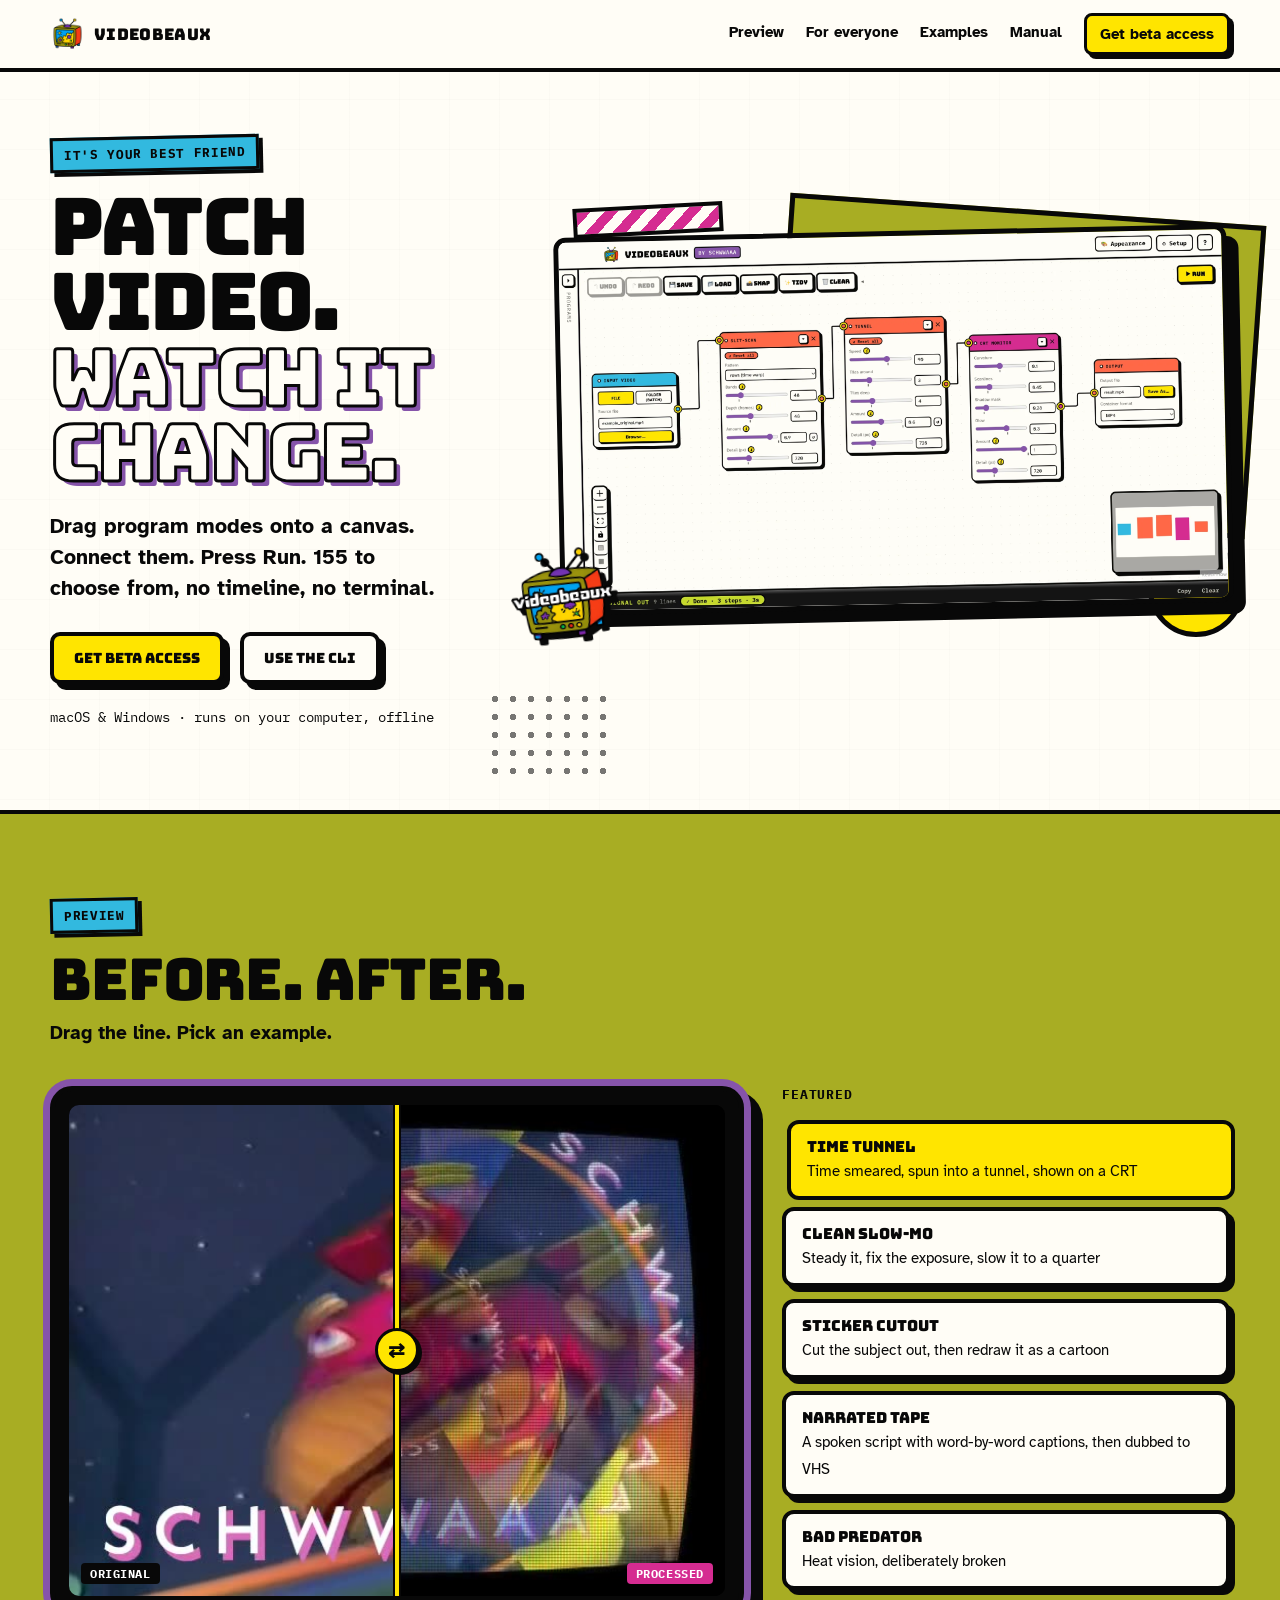
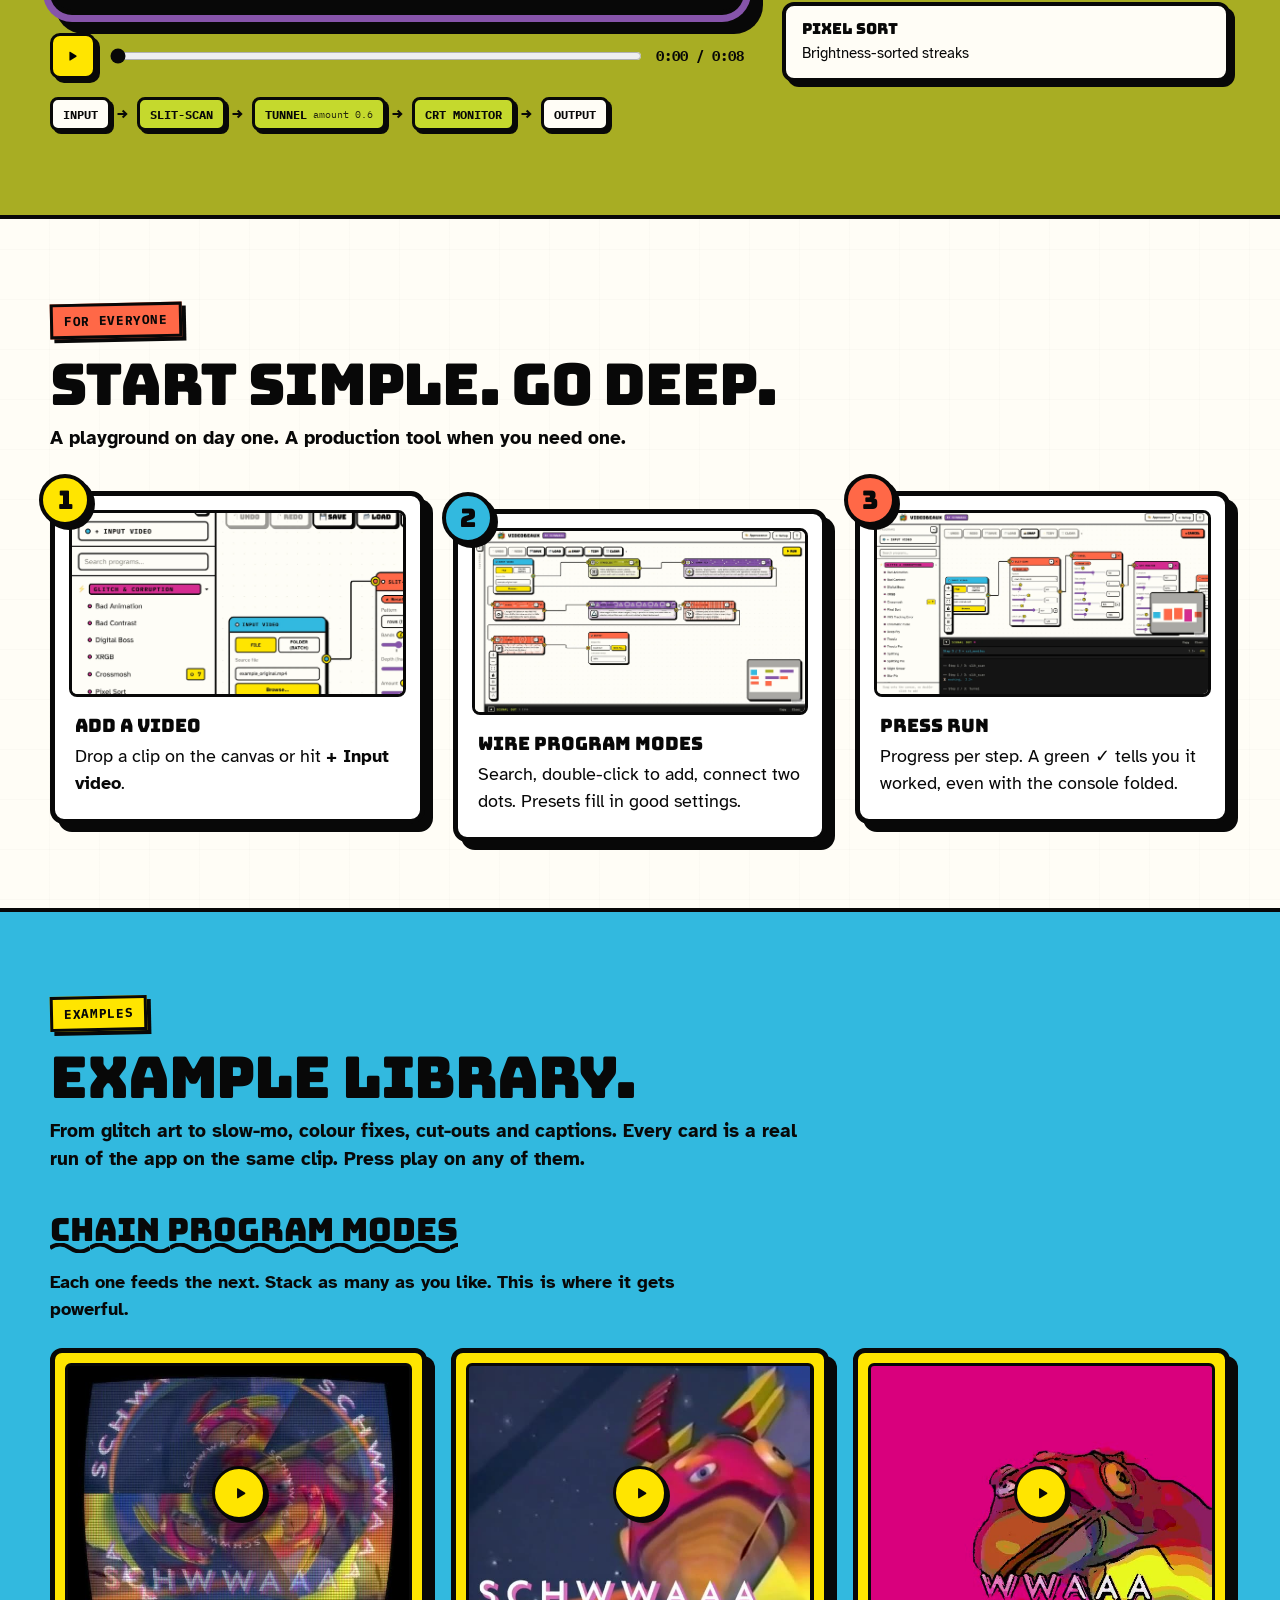
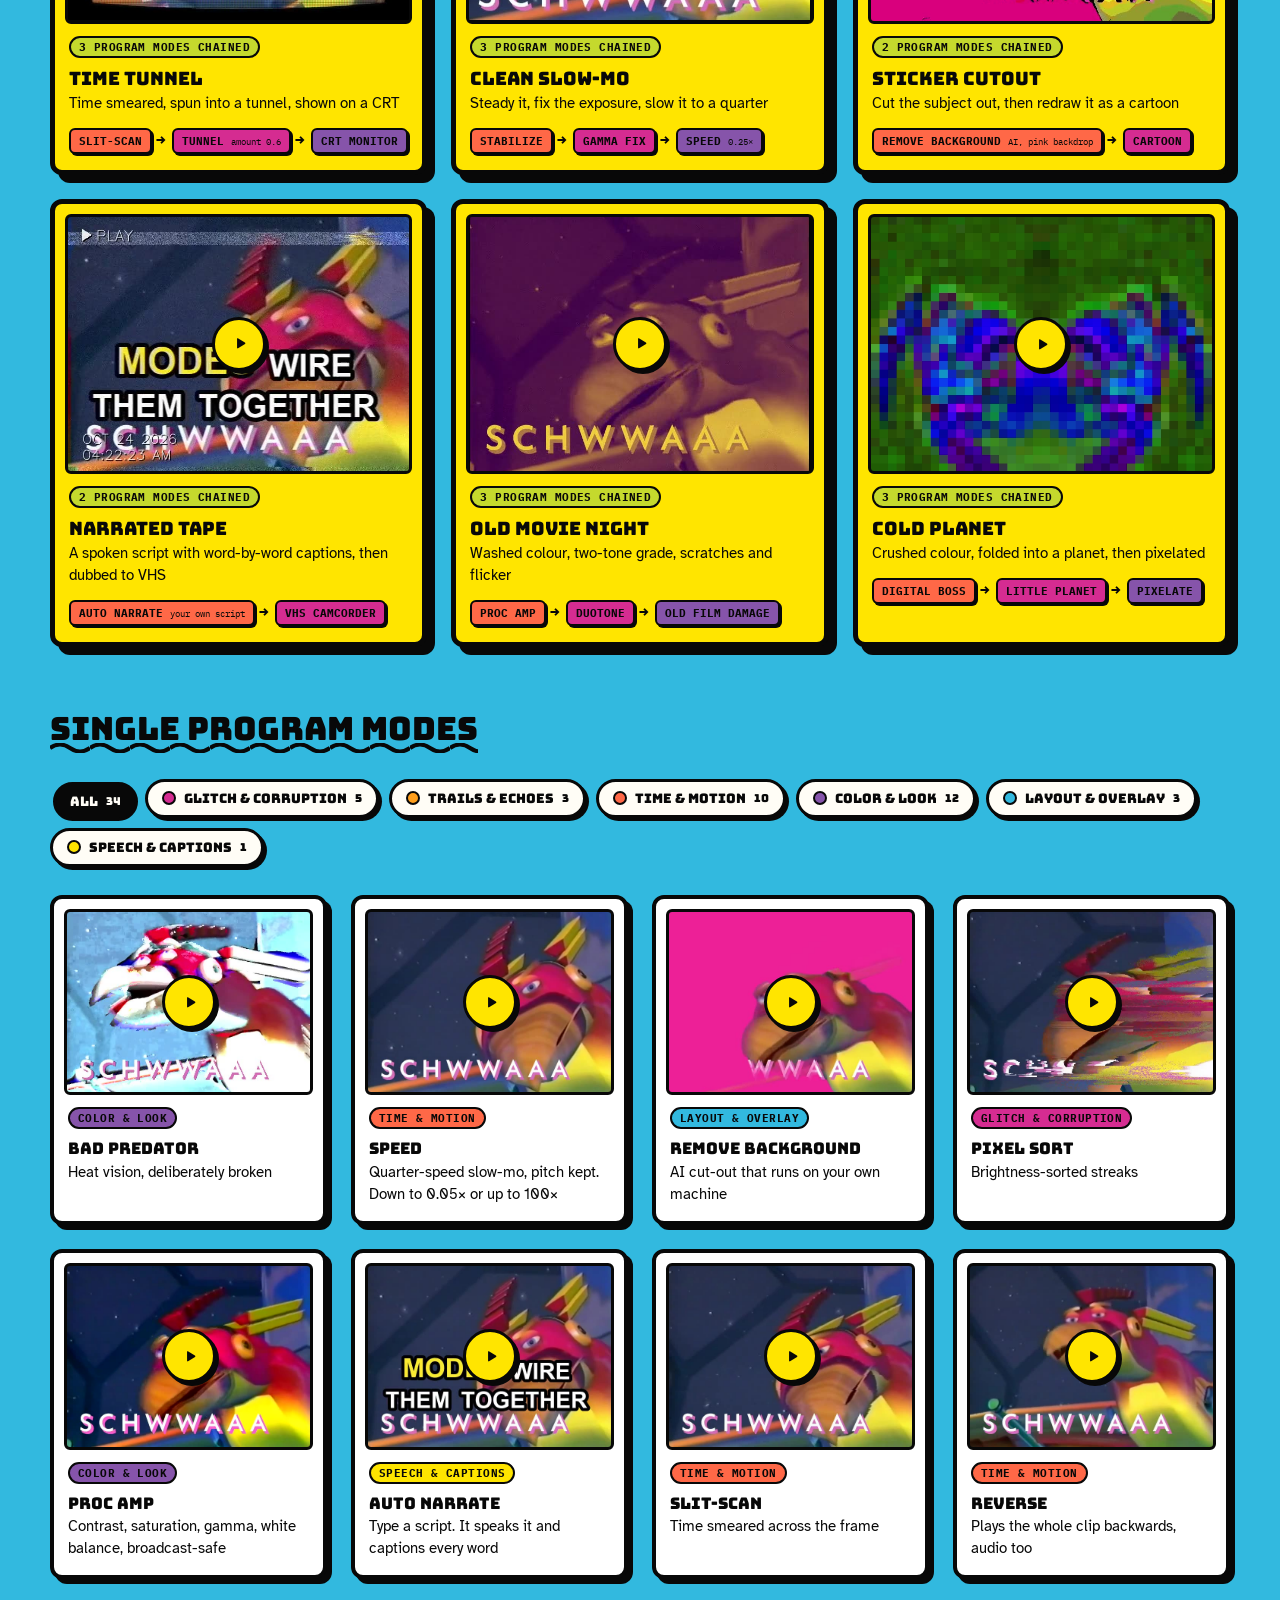
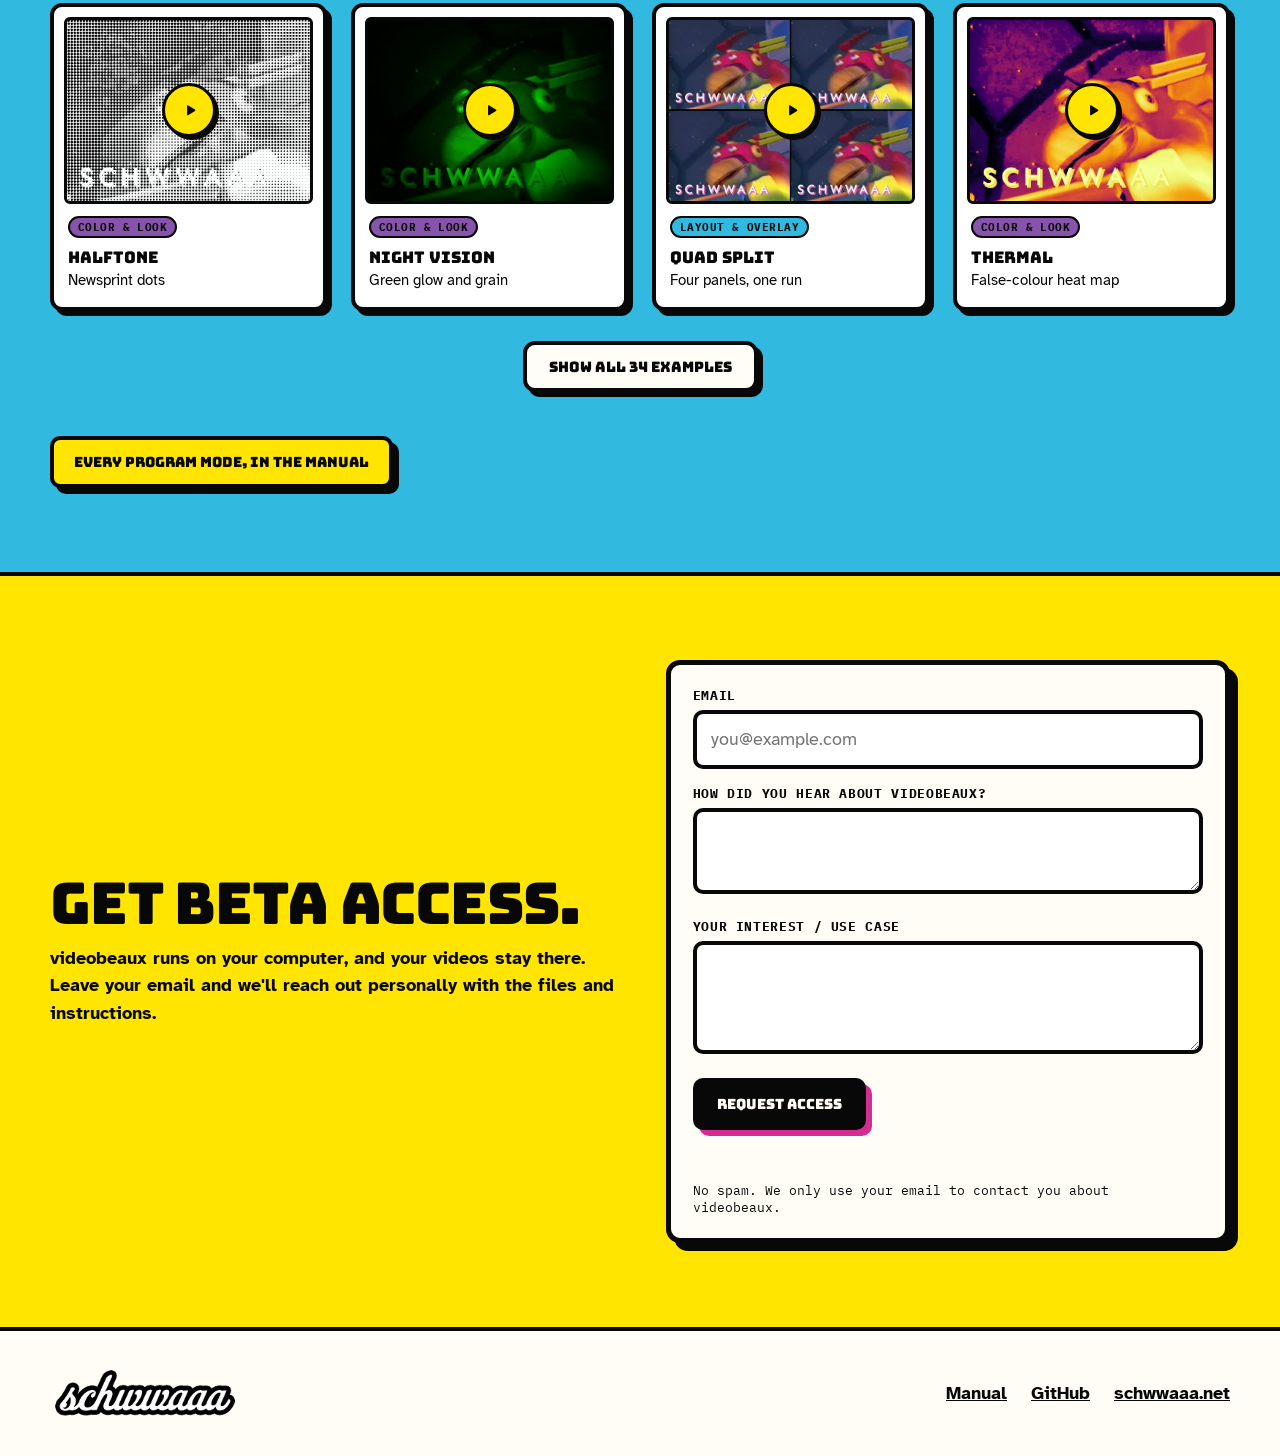
==== commit 3e9b56c4: "Rename Alpha to Beta" ====
--- a/index.html
+++ b/index.html
@@ -31,8 +31,8 @@
                 <a href="#preview">Preview</a>
                 <a href="#everyone">For everyone</a>
                 <a href="#examples">Examples</a>
-                <a href="https://schwwaaa.github.io/videobeaux/docs.html" target="_blank" rel="noopener">Manual ↗</a>
-                <a class="nav-cta" href="#get">Get alpha access</a>
+                <a href="manual.html">Manual</a>
+                <a class="nav-cta" href="#get">Get beta access</a>
             </div>
         </div>
     </nav>
@@ -48,7 +48,7 @@
                     <h1>Patch video. <span class="punch">Watch it change.</span></h1>
                     <p class="lede">Drag program modes onto a canvas. Connect them. Press Run. 155 to choose from, no timeline, no terminal.</p>
                     <div class="button-row">
-                        <a class="button b-yellow" href="#get">Get alpha access</a>
+                        <a class="button b-yellow" href="#get">Get beta access</a>
                         <a class="button b-paper" href="https://schwwaaa.github.io/videobeaux/docs.html" target="_blank" rel="noopener">Use the CLI</a>
                     </div>
                     <p class="fine">macOS &amp; Windows · runs on your computer, offline</p>
@@ -154,16 +154,16 @@
                 </div>
                 <noscript><p>The example library needs JavaScript.</p></noscript>
                 <div class="button-row lib-foot">
-                    <a class="button b-yellow" href="https://schwwaaa.github.io/videobeaux/programs.html" target="_blank" rel="noopener">Every program mode, in the manual</a>
-                </div>
-            </div>
-        </section>
-
-        <!-- GET ALPHA ACCESS — see SIGNUP at the top of site/site.js (Google Form behind the scenes) -->
+                    <a class="button b-yellow" href="manual.html">Every program mode, in the manual</a>
+                </div>
+            </div>
+        </section>
+
+        <!-- GET BETA ACCESS — see SIGNUP at the top of site/site.js (Google Form behind the scenes) -->
         <section class="section s-yellow" id="get" aria-labelledby="get-h">
             <div class="shell stay">
                 <div>
-                    <h2 id="get-h">Get alpha access.</h2>
+                    <h2 id="get-h">Get beta access.</h2>
                     <p>videobeaux runs on your computer, and your videos stay there. Leave your email and we'll reach out personally with the files and instructions.</p>
                 </div>
                 <form class="signup" id="signup" method="post" target="_blank" novalidate>
@@ -185,7 +185,7 @@
                     <p class="fine-print">No spam. We only use your email to contact you about videobeaux.</p>
                     <div class="signup-thanks" id="signup-thanks" tabindex="-1" hidden>
                         <h3>Thank you!</h3>
-                        <p>Thank you for requesting access to the Alpha Preview of <b>videobeaux</b>! We will be in touch with next steps soon!</p>
+                        <p>Thank you for requesting access to the Beta Preview of <b>videobeaux</b>! We will be in touch with next steps soon!</p>
                     </div>
                 </form>
             </div>
@@ -196,7 +196,7 @@
         <div class="shell foot">
             <a class="schwwaaa" href="https://linktr.ee/schwwaaa" target="_blank" rel="noopener"><img src="site/assets/schwwaaa-logo.webp" width="260" height="68" alt="schwwaaa"></a>
             <div class="links">
-                <a href="https://schwwaaa.github.io/videobeaux/docs.html" target="_blank" rel="noopener">Manual</a>
+                <a href="manual.html">Manual</a>
                 <a href="https://github.com/schwwaaa/videobeaux" target="_blank" rel="noopener">GitHub</a>
                 <a href="https://schwwaaa.net" target="_blank" rel="noopener">schwwaaa.net</a>
             </div>
--- a/site/site.css
+++ b/site/site.css
@@ -179,7 +179,7 @@
 .signup textarea { width: 100%; padding: 12px 14px; font: inherit; color: var(--ink); background: #fff; border: 4px solid var(--ink); border-radius: 10px; resize: vertical; }
 /* the app's "?" button, drawn inline so the page can point at it */
 .qicon { display: inline-grid; place-items: center; width: 1.5em; height: 1.5em; margin: 0 .15em; vertical-align: middle; position: relative; top: -.06em; font: 700 .95em var(--mono); line-height: 1; background: var(--paper); border: 3px solid var(--ink); border-radius: 9px; box-shadow: 2px 2px 0 var(--ink); }
-/* mascot above the "Alpha testers" sticker: tilted, bobbing, and it wiggles when poked */
+/* mascot above the "Beta testers" sticker: tilted, bobbing, and it wiggles when poked */
 .fb-tv { width: 130px; height: auto; margin: 0 0 6px 4px; transform: rotate(-7deg); filter: drop-shadow(5px 6px 0 var(--ink)); transform-origin: 50% 90%; animation: tv-bob 3.4s ease-in-out infinite alternate; transition: transform .2s; }
 .fb-tv:hover { animation: none; transform: rotate(6deg) scale(1.08); }
 @keyframes tv-bob { from { transform: rotate(-9deg) translateY(0); } to { transform: rotate(-4deg) translateY(-6px); } }
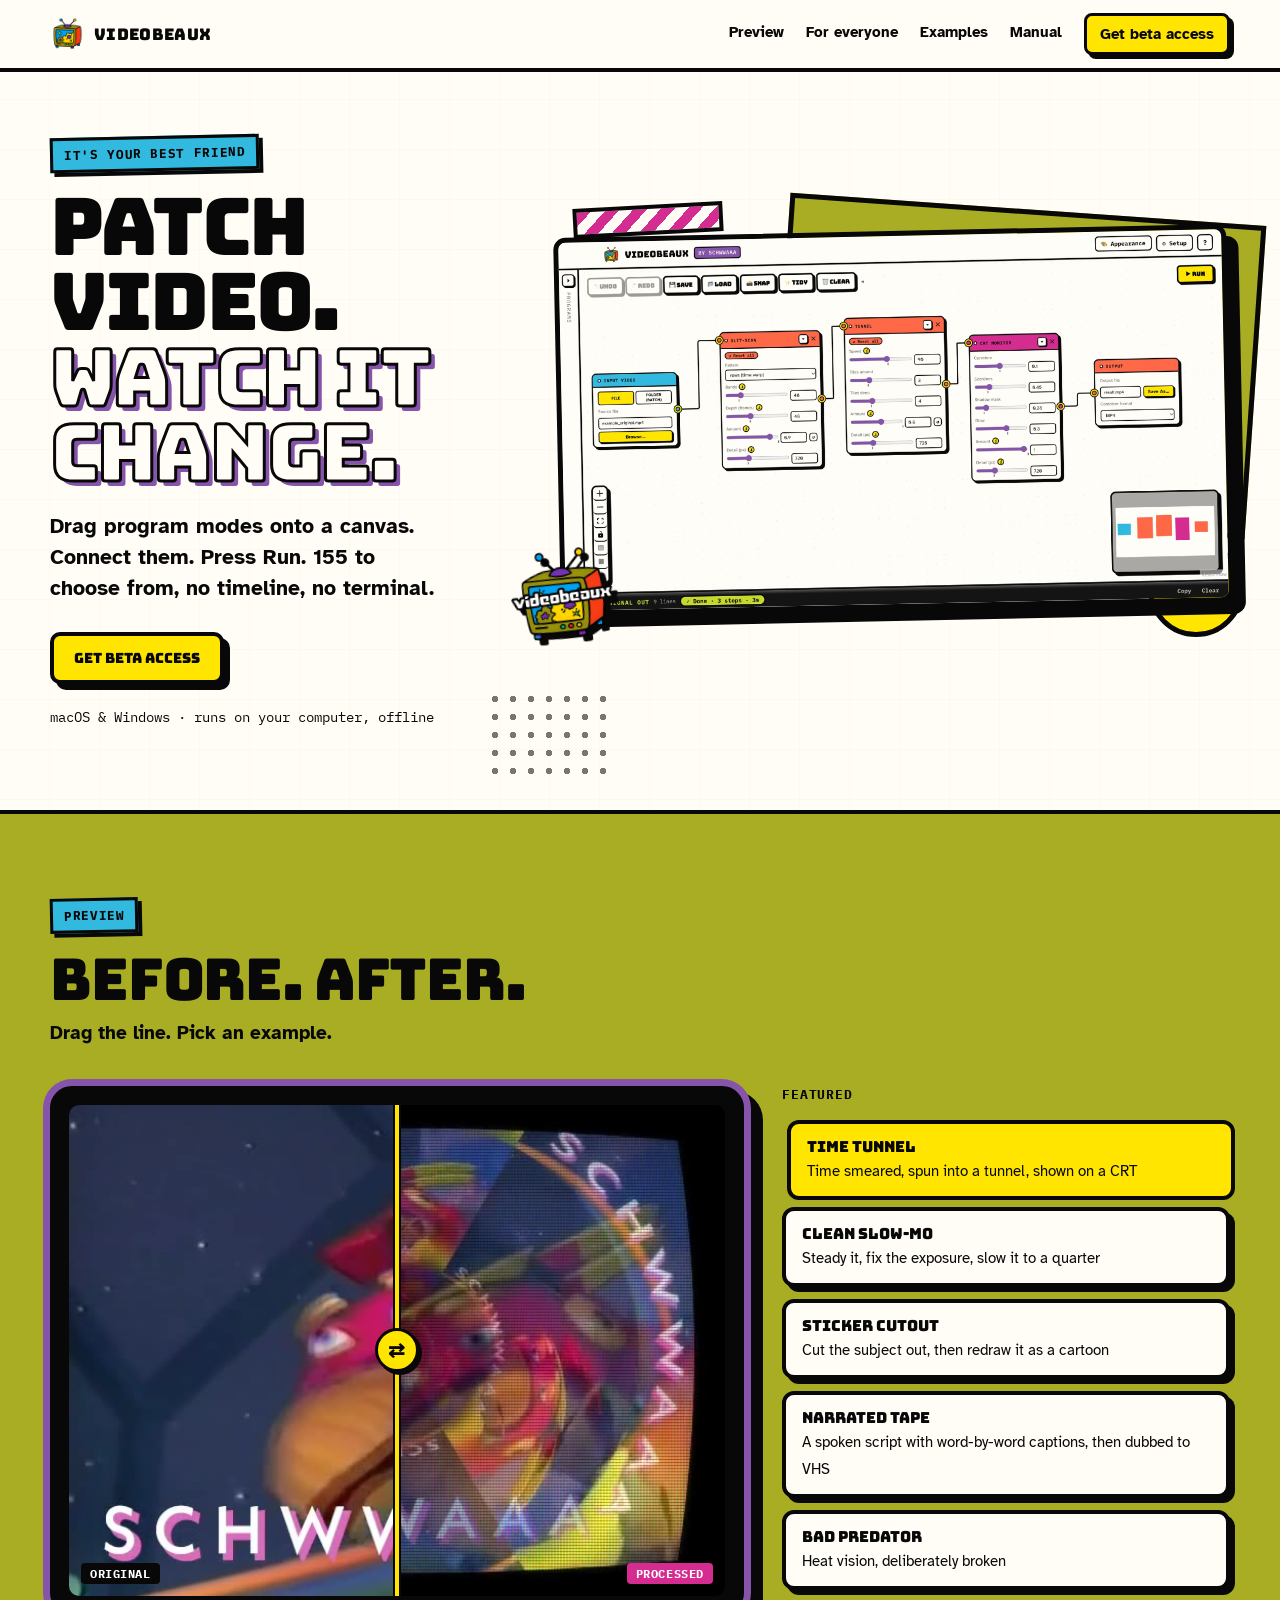
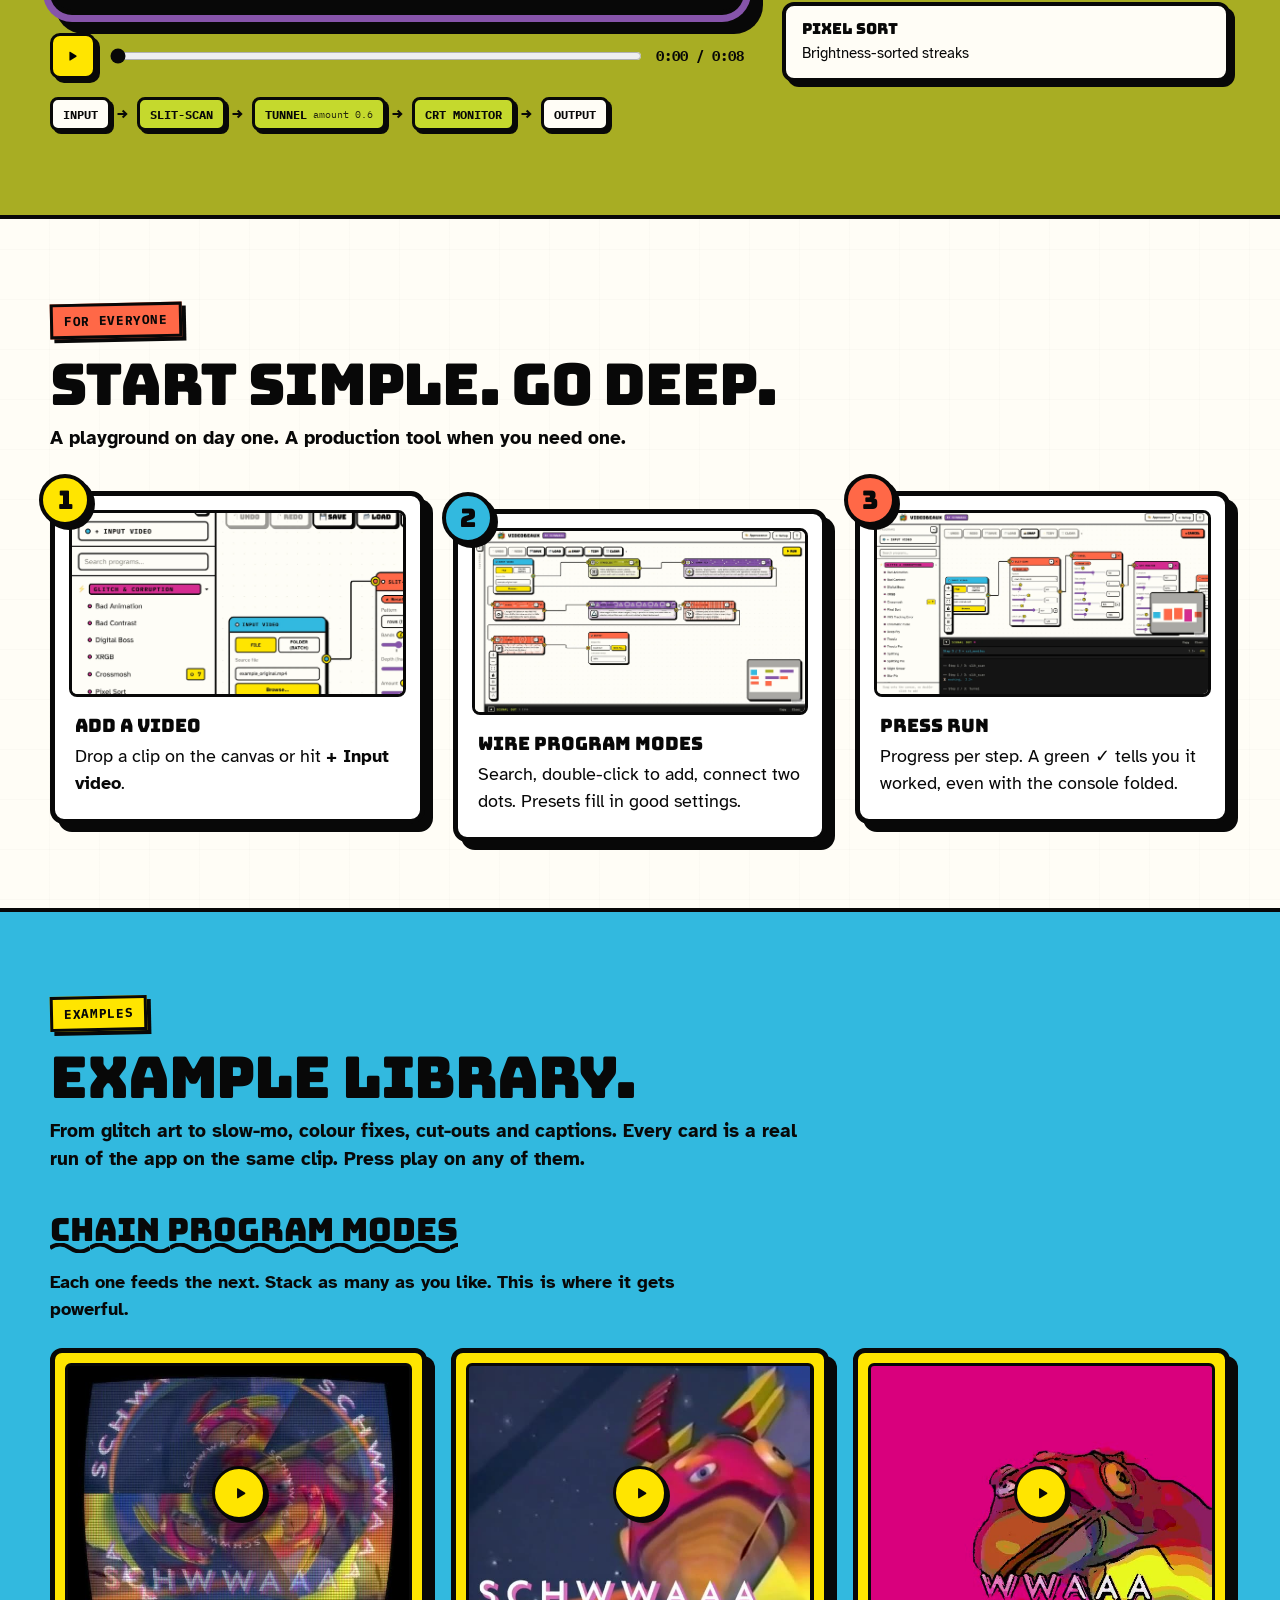
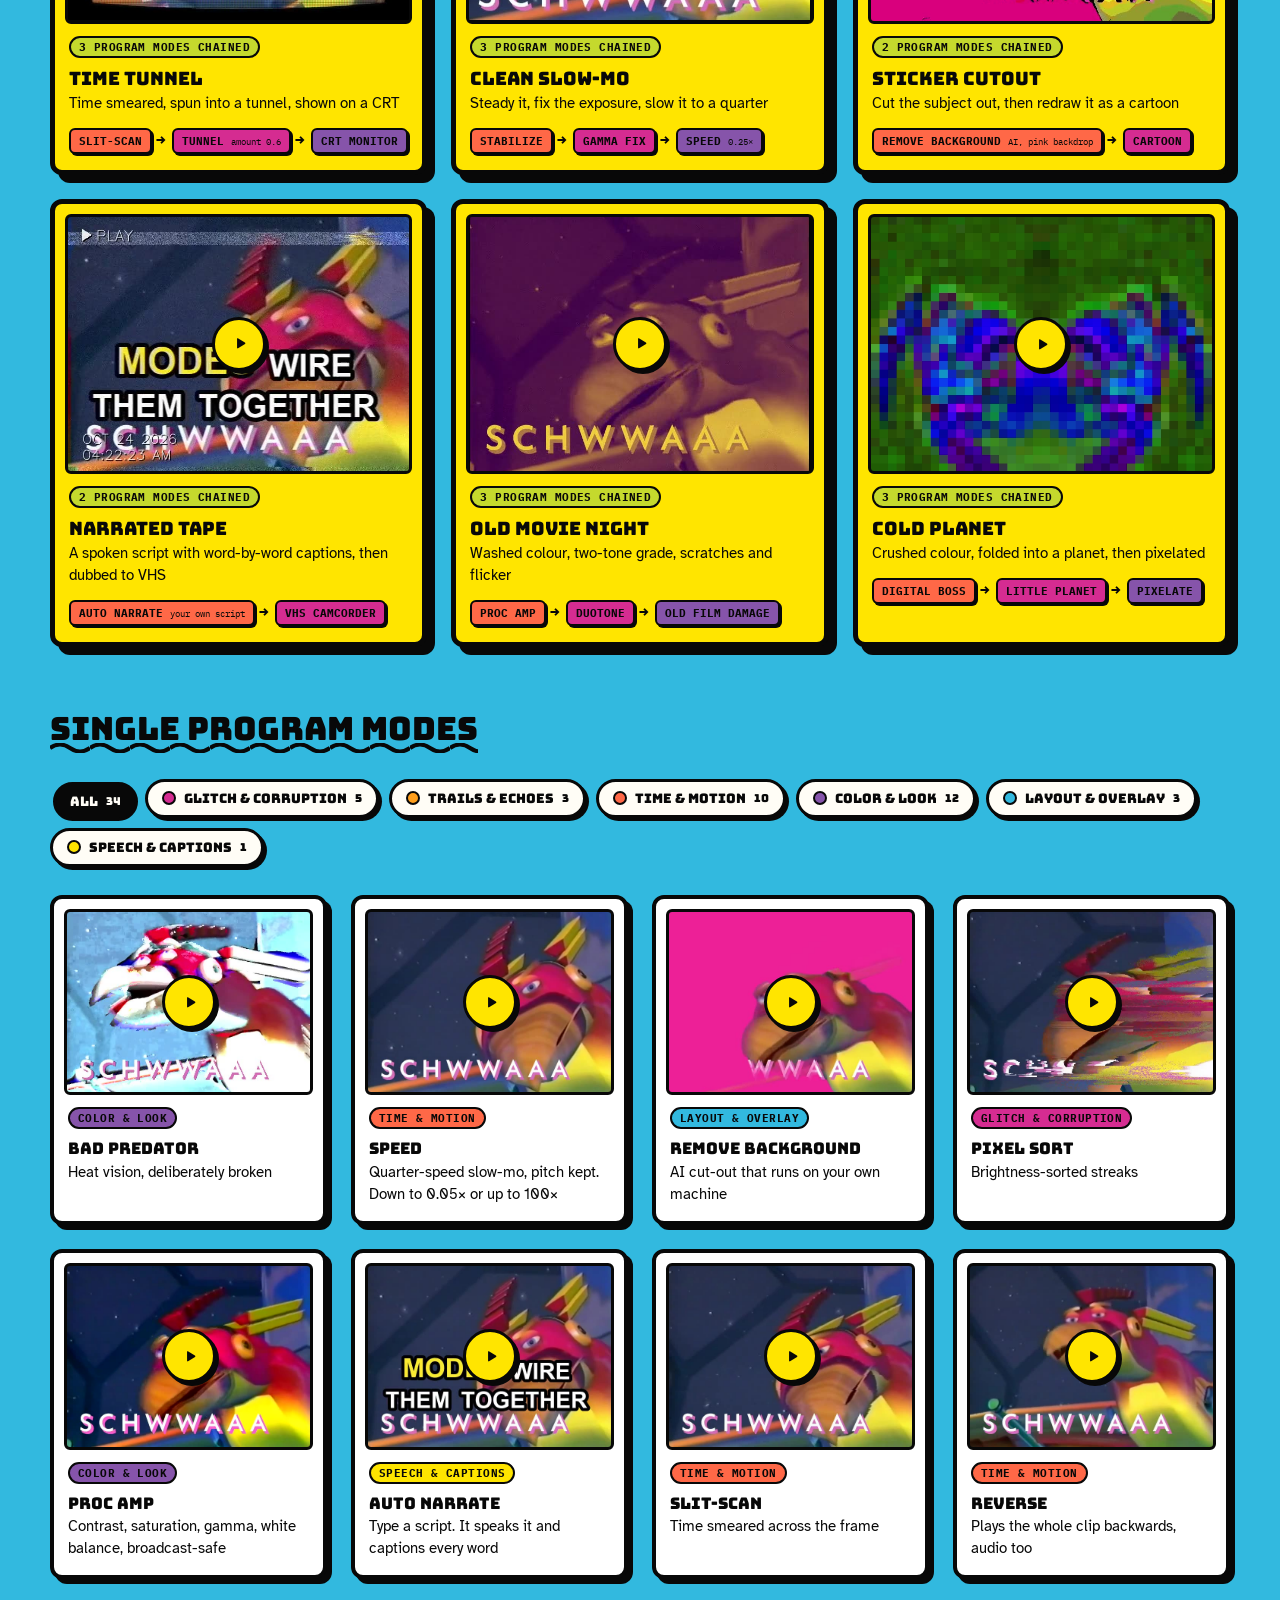
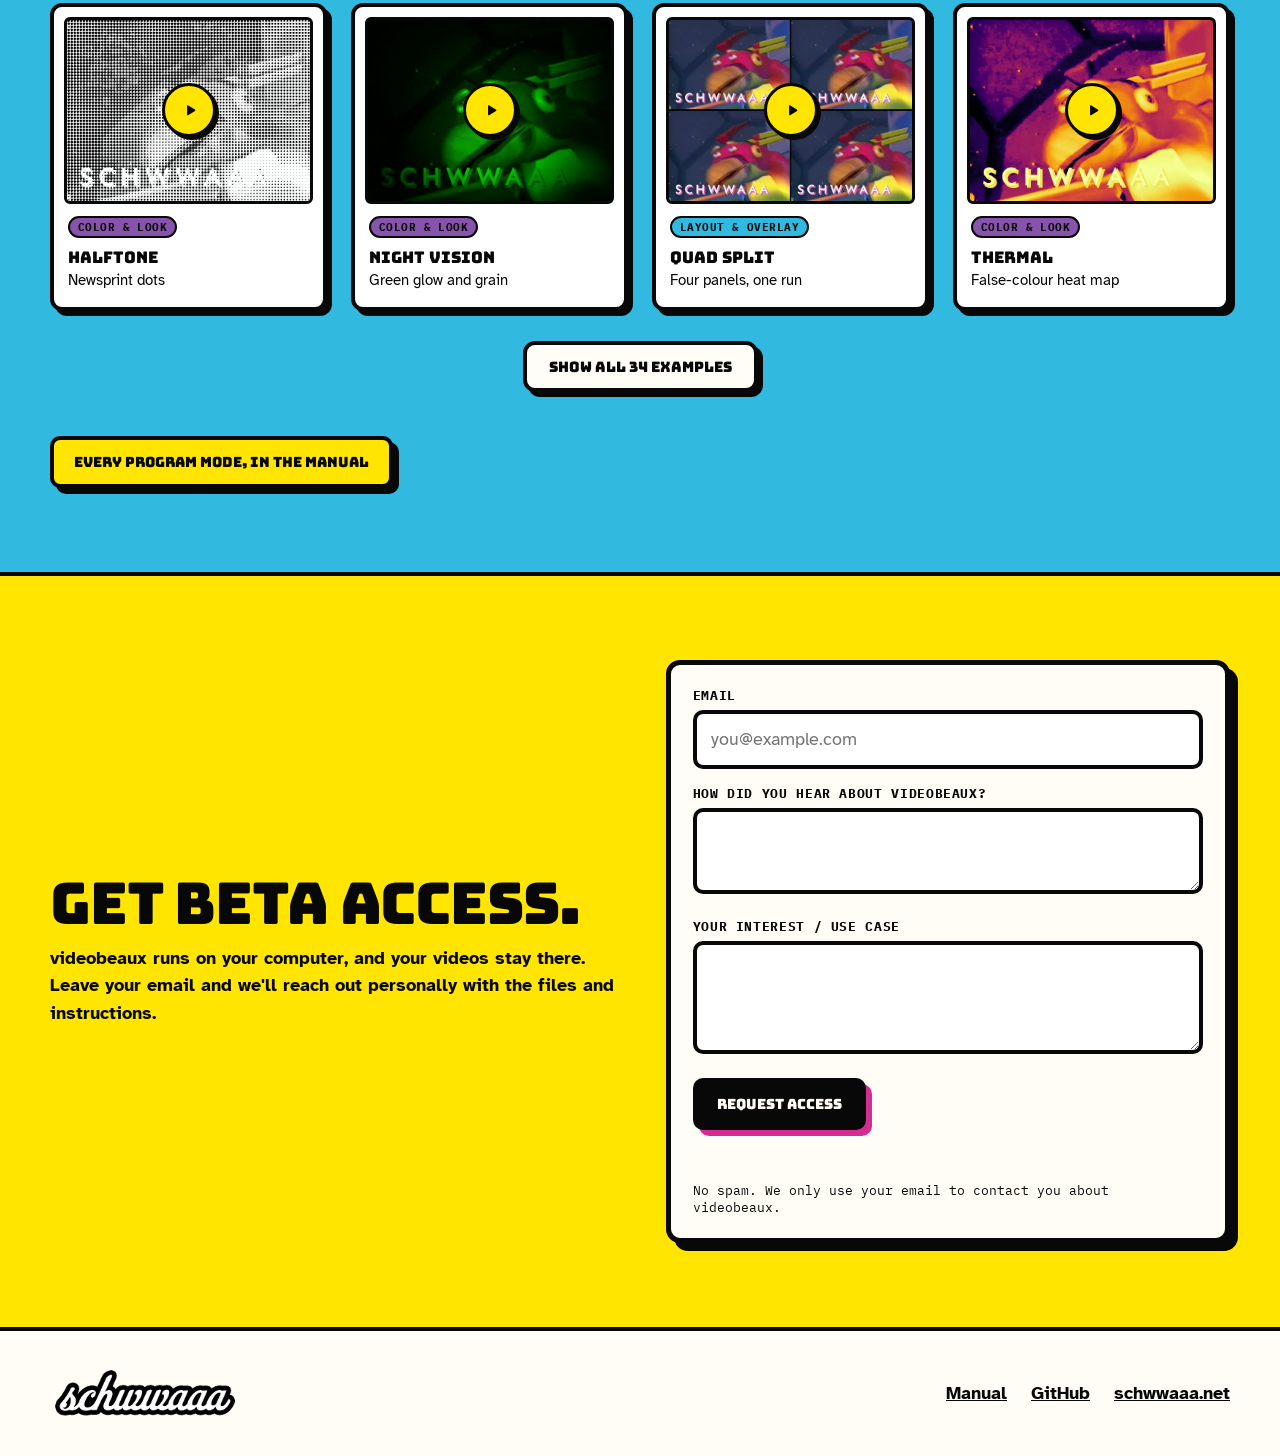
==== commit c9715d57: "Remove Use the CLI button" ====
--- a/index.html
+++ b/index.html
@@ -49,7 +49,6 @@
                     <p class="lede">Drag program modes onto a canvas. Connect them. Press Run. 155 to choose from, no timeline, no terminal.</p>
                     <div class="button-row">
                         <a class="button b-yellow" href="#get">Get beta access</a>
-                        <a class="button b-paper" href="https://schwwaaa.github.io/videobeaux/docs.html" target="_blank" rel="noopener">Use the CLI</a>
                     </div>
                     <p class="fine">macOS &amp; Windows · runs on your computer, offline</p>
                 </div>
@@ -204,6 +203,7 @@
     </footer>
 
     <script src="site/site.js"></script>
+<!-- Cloudflare Web Analytics --><script type='module' src='https://static.cloudflareinsights.com/beacon.min.js' data-cf-beacon='{"token": "05e83c379cc7491ead1bd7c7ef4179e5"}'></script><!-- End Cloudflare Web Analytics -->
 </body>
 
 </html>
